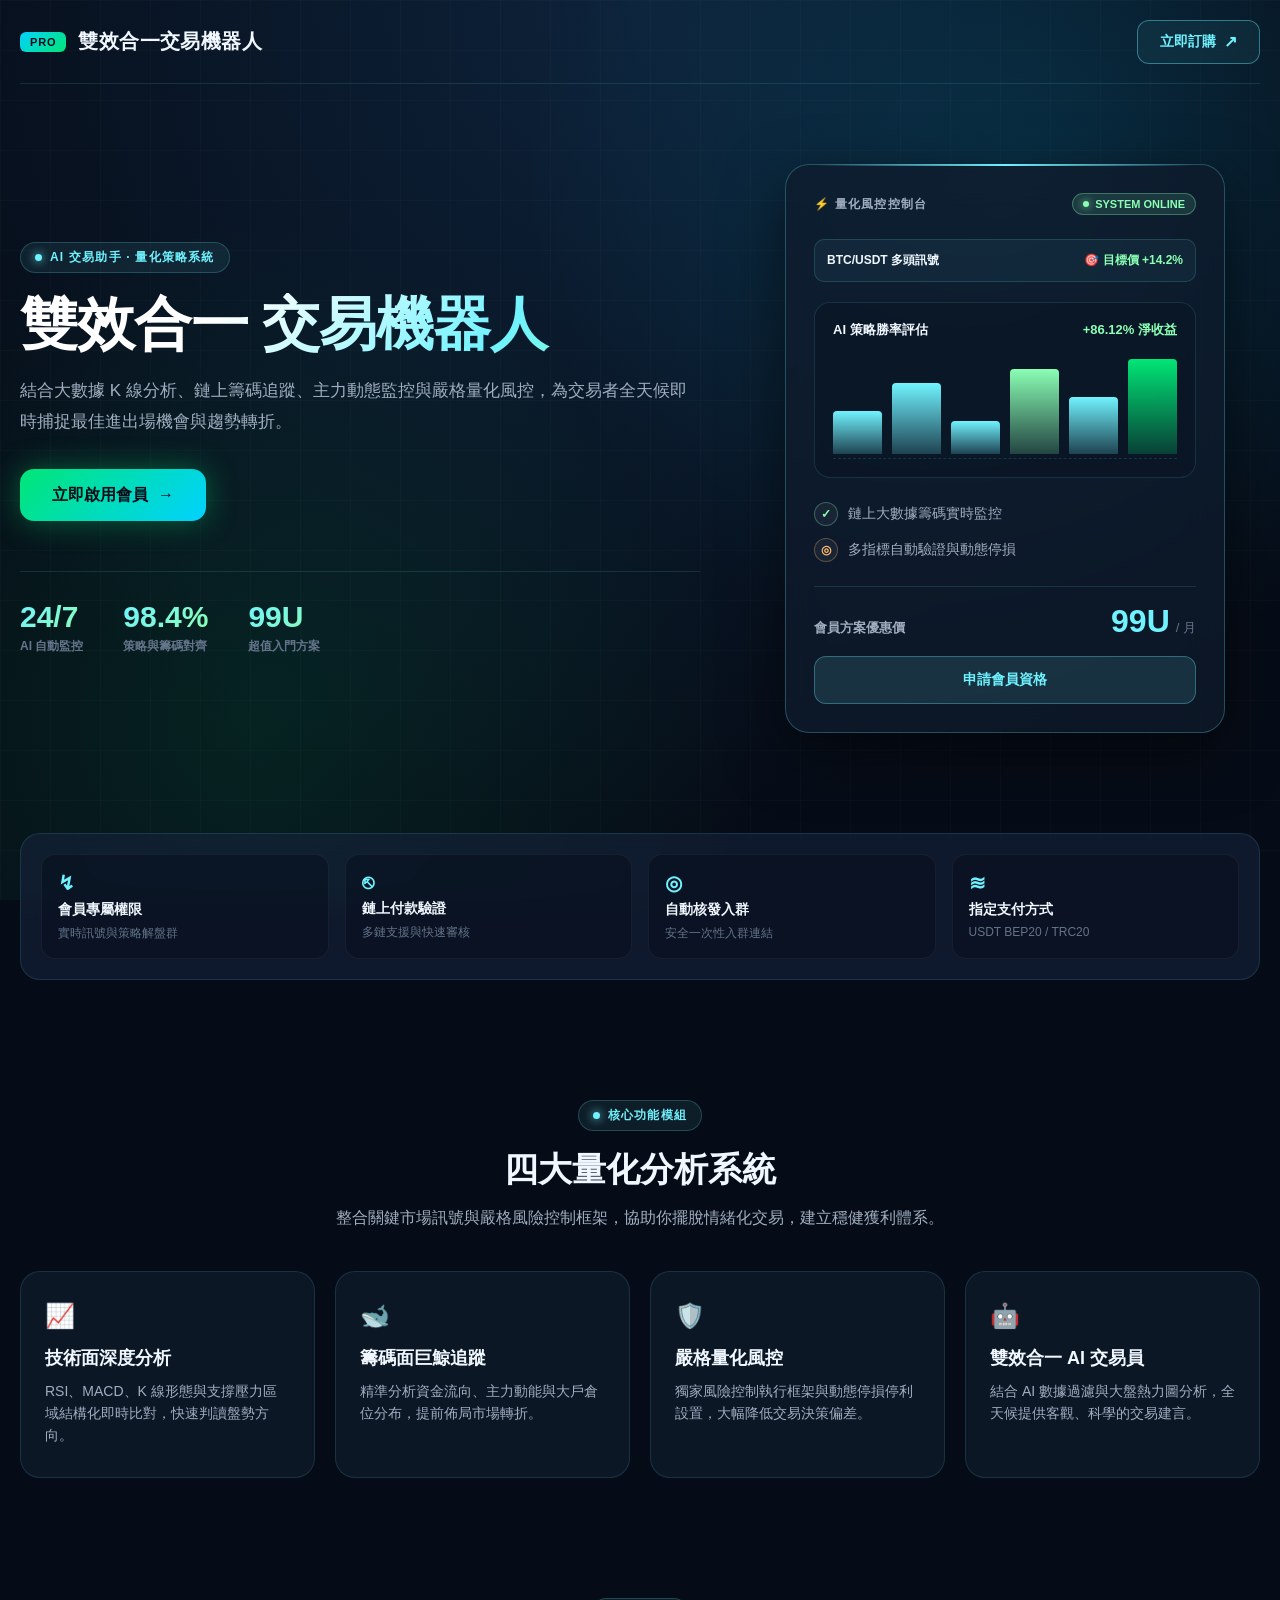
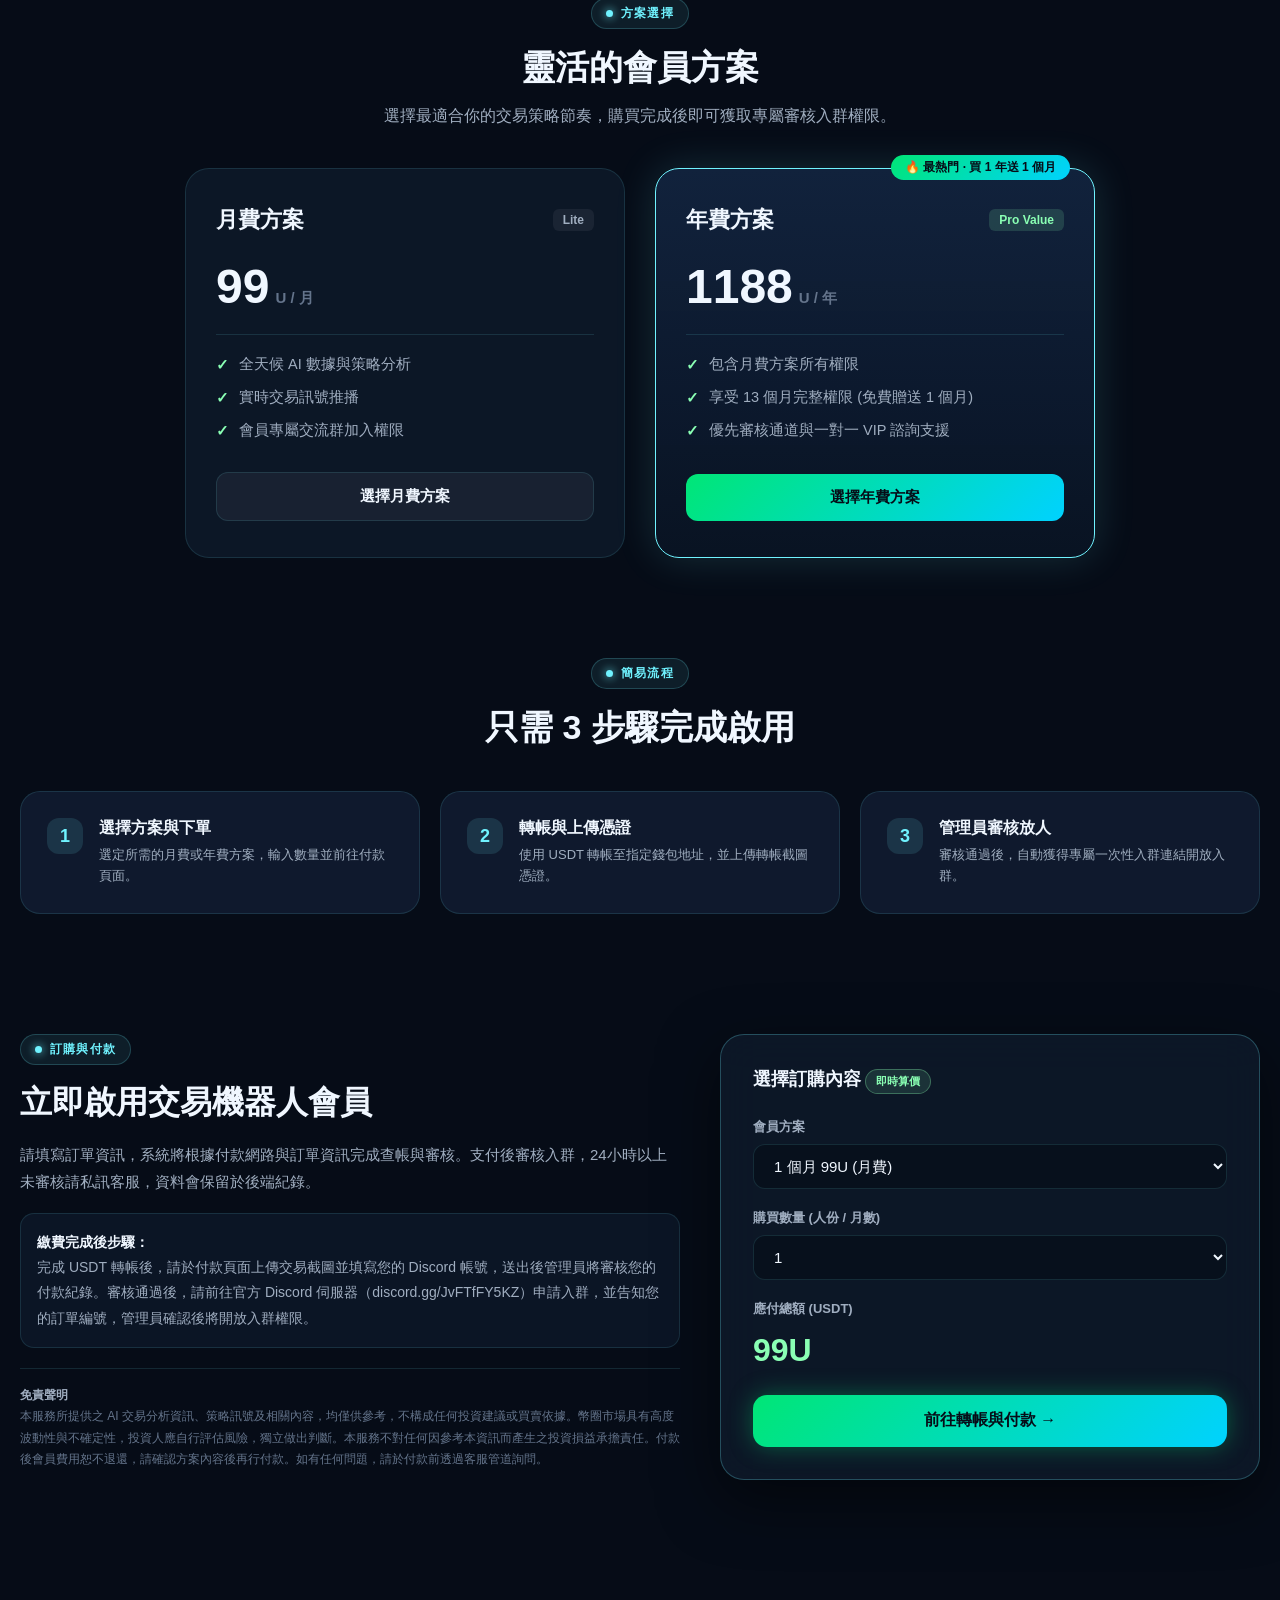
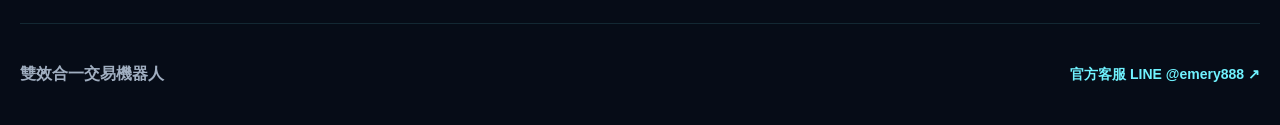
==== 網站專案/index.html @ 58e49ba1 "Add files via upload" ====
<!DOCTYPE html>
<html lang="zh-Hant">
<head>
  <meta charset="UTF-8" />
  <meta name="viewport" content="width=device-width, initial-scale=1.0" />
  <title>雙效合一交易機器人 — AI 量化交易與籌碼分析系統</title>
  <link rel="stylesheet" href="styles.css" />
</head>
<body>
  <div class="app-shell">
    <!-- 頁首導覽列 -->
    <header class="site-header">
      <a class="logo" href="#">
        <span class="logo-badge">PRO</span>
        <span class="logo-text">雙效合一交易機器人</span>
      </a>

      <a class="header-button" href="#checkout">
        <span>立即訂購</span>
        <span style="font-size:16px;">↗</span>
      </a>
    </header>

    <!-- 主內容區塊 -->
    <main class="main-content">
      <!-- Hero 區塊 -->
      <section class="hero">
        <div class="hero-copy">
          <span class="section-label">
            <span class="label-dot"></span>
            AI 交易助手 · 量化策略系統
          </span>
          <h1>雙效合一 交易機器人</h1>
          <p class="hero-description">
            結合大數據 K 線分析、鏈上籌碼追蹤、主力動態監控與嚴格量化風控，為交易者全天候即時捕捉最佳進出場機會與趨勢轉折。
          </p>

          <div class="hero-actions">
            <a class="primary-button" href="#checkout">
              <span>立即啟用會員</span>
              <span>→</span>
            </a>
          </div>

          <div class="hero-proof">
            <div>
              <span class="proof-number">24/7</span>
              <span class="proof-label">AI 自動監控</span>
            </div>
            <div>
              <span class="proof-number">98.4%</span>
              <span class="proof-label">策略與籌碼對齊</span>
            </div>
            <div>
              <span class="proof-number">99U</span>
              <span class="proof-label">超值入門方案</span>
            </div>
          </div>
        </div>

        <!-- 右側動態機器人控制面板與模擬信號卡片 -->
        <div class="hero-panel">
          <div class="panel-card">
            <div class="panel-top">
              <span class="panel-label">⚡ 量化風控控制台</span>
              <span class="panel-status">
                <span class="status-dot"></span>
                SYSTEM ONLINE
              </span>
            </div>

            <!-- 即時動態訊號預覽卡 -->
            <div class="live-signal-box">
              <span class="signal-pair">BTC/USDT 多頭訊號</span>
              <span class="signal-type">🎯 目標價 +14.2%</span>
            </div>

            <!-- 圖表柱狀視覺 -->
            <div class="panel-chart">
              <div class="chart-head">
                <span>AI 策略勝率評估</span>
                <span class="chart-value">+86.12% 淨收益</span>
              </div>
              <div class="chart-bars">
                <span class="bar bar-one"></span>
                <span class="bar bar-two"></span>
                <span class="bar bar-three"></span>
                <span class="bar bar-four"></span>
                <span class="bar bar-five"></span>
                <span class="bar bar-six"></span>
              </div>
            </div>

            <div class="panel-list">
              <div class="panel-list-row">
                <span class="row-icon green">✓</span>
                <span>鏈上大數據籌碼實時監控</span>
              </div>
              <div class="panel-list-row">
                <span class="row-icon orange">◎</span>
                <span>多指標自動驗證與動態停損</span>
              </div>
            </div>

            <div class="panel-price">
              <span class="price-title">會員方案優惠價</span>
              <span class="price-amount">99U</span>
              <span class="price-sub">/ 月</span>
            </div>

            <a class="panel-button" href="#checkout">申請會員資格</a>
          </div>
        </div>
      </section>

      <!-- 信任保證列 -->
      <section class="trust-strip">
        <div class="trust-card">
          <span class="trust-icon">↯</span>
          <span class="trust-title">會員專屬權限</span>
          <span class="trust-copy">實時訊號與策略解盤群</span>
        </div>
        <div class="trust-card">
          <span class="trust-icon">⎋</span>
          <span class="trust-title">鏈上付款驗證</span>
          <span class="trust-copy">多鏈支援與快速審核</span>
        </div>
        <div class="trust-card">
          <span class="trust-icon">◎</span>
          <span class="trust-title">自動核發入群</span>
          <span class="trust-copy">安全一次性入群連結</span>
        </div>
        <div class="trust-card">
          <span class="trust-icon">≋</span>
          <span class="trust-title">指定支付方式</span>
          <span class="trust-copy">USDT BEP20 / TRC20</span>
        </div>
      </section>

      <!-- 功能特色區塊 -->
      <section class="section" id="features">
        <div class="section-title centered">
          <span class="section-label">
            <span class="label-dot"></span>
            核心功能模組
          </span>
          <h2>四大量化分析系統</h2>
          <p>整合關鍵市場訊號與嚴格風險控制框架，協助你擺脫情緒化交易，建立穩健獲利體系。</p>
        </div>

        <div class="feature-grid">
          <article class="feature-card">
            <span class="feature-icon">📈</span>
            <h3>技術面深度分析</h3>
            <p>RSI、MACD、K 線形態與支撐壓力區域結構化即時比對，快速判讀盤勢方向。</p>
          </article>
          <article class="feature-card">
            <span class="feature-icon">🐋</span>
            <h3>籌碼面巨鯨追蹤</h3>
            <p>精準分析資金流向、主力動能與大戶倉位分布，提前佈局市場轉折。</p>
          </article>
          <article class="feature-card">
            <span class="feature-icon">🛡️</span>
            <h3>嚴格量化風控</h3>
            <p>獨家風險控制執行框架與動態停損停利設置，大幅降低交易決策偏差。</p>
          </article>
          <article class="feature-card">
            <span class="feature-icon">🤖</span>
            <h3>雙效合一 AI 交易員</h3>
            <p>結合 AI 數據過濾與大盤熱力圖分析，全天候提供客觀、科學的交易建言。</p>
          </article>
        </div>
      </section>

      <!-- 會員方案區塊 -->
      <section class="section pricing-section">
        <div class="section-title centered">
          <span class="section-label">
            <span class="label-dot"></span>
            方案選擇
          </span>
          <h2>靈活的會員方案</h2>
          <p>選擇最適合你的交易策略節奏，購買完成後即可獲取專屬審核入群權限。</p>
        </div>

        <div class="pricing-grid">
          <article class="pricing-card">
            <div class="plan-head">
              <span class="plan-name">月費方案</span>
              <span class="plan-tag">Lite</span>
            </div>
            <div class="plan-price">
              <span class="plan-amount">99</span>
              <span class="plan-period">U / 月</span>
            </div>
            <ul class="plan-features">
              <li>全天候 AI 數據與策略分析</li>
              <li>實時交易訊號推播</li>
              <li>會員專屬交流群加入權限</li>
            </ul>
            <a class="plan-button" href="#checkout">選擇月費方案</a>
          </article>

          <article class="pricing-card highlighted">
            <span class="plan-badge">🔥 最熱門 · 買 1 年送 1 個月</span>
            <div class="plan-head">
              <span class="plan-name">年費方案</span>
              <span class="plan-tag" style="background:rgba(138,255,180,0.15);color:var(--green);">Pro Value</span>
            </div>
            <div class="plan-price">
              <span class="plan-amount">1188</span>
              <span class="plan-period">U / 年</span>
            </div>
            <ul class="plan-features">
              <li>包含月費方案所有權限</li>
              <li>享受 13 個月完整權限 (免費贈送 1 個月)</li>
              <li>優先審核通道與一對一 VIP 諮詢支援</li>
            </ul>
            <a class="plan-button primary-plan-button" href="#checkout">選擇年費方案</a>
          </article>
        </div>
      </section>

      <!-- 付款與審核流程區塊 -->
      <section class="process-section">
        <div class="section-title centered">
          <span class="section-label">
            <span class="label-dot"></span>
            簡易流程
          </span>
          <h2>只需 3 步驟完成啟用</h2>
        </div>

        <div class="process-grid">
          <article class="process-step">
            <span class="step-number">1</span>
            <div>
              <h3>選擇方案與下單</h3>
              <p>選定所需的月費或年費方案，輸入數量並前往付款頁面。</p>
            </div>
          </article>
          <article class="process-step">
            <span class="step-number">2</span>
            <div>
              <h3>轉帳與上傳憑證</h3>
              <p>使用 USDT 轉帳至指定錢包地址，並上傳轉帳截圖憑證。</p>
            </div>
          </article>
          <article class="process-step">
            <span class="step-number">3</span>
            <div>
              <h3>管理員審核放人</h3>
              <p>審核通過後，自動獲得專屬一次性入群連結開放入群。</p>
            </div>
          </article>
        </div>
      </section>

      <!-- 訂購與結帳區塊 -->
      <section class="checkout-section" id="checkout">
        <div class="checkout-grid">
          <div class="checkout-copy">
            <span class="section-label">
              <span class="label-dot"></span>
              訂購與付款
            </span>
            <h2>立即啟用交易機器人會員</h2>
            <p>
              請填寫訂單資訊，系統將根據付款網路與訂單資訊完成查帳與審核。支付後審核入群，24小時以上未審核請私訊客服，資料會保留於後端紀錄。
            </p>

            <p style="margin-top:18px; font-size:14px; color:var(--muted); line-height:1.8; background:rgba(20,35,60,0.4); padding:16px; border-radius:14px; border:1px solid var(--line);">
              <b style="color:var(--text);">繳費完成後步驟：</b><br>
              完成 USDT 轉帳後，請於付款頁面上傳交易截圖並填寫您的 Discord 帳號，送出後管理員將審核您的付款紀錄。審核通過後，請前往官方 Discord 伺服器（discord.gg/JvFTfFY5KZ）申請入群，並告知您的訂單編號，管理員確認後將開放入群權限。
            </p>

            <p style="margin-top:20px; font-size:12px; color:var(--subtle); line-height:1.8; border-top:1px solid var(--line); padding-top:16px;">
              <b style="color:var(--muted);">免責聲明</b><br>
              本服務所提供之 AI 交易分析資訊、策略訊號及相關內容，均僅供參考，不構成任何投資建議或買賣依據。幣圈市場具有高度波動性與不確定性，投資人應自行評估風險，獨立做出判斷。本服務不對任何因參考本資訊而產生之投資損益承擔責任。付款後會員費用恕不退還，請確認方案內容後再行付款。如有任何問題，請於付款前透過客服管道詢問。
            </p>
          </div>

          <div class="checkout-card">
            <div class="checkout-head">
              <span class="checkout-plan">選擇訂購內容</span>
              <span class="panel-status">即時算價</span>
            </div>

            <form id="checkout-form" class="checkout-form">
              <div class="field-group">
                <label for="plan">會員方案</label>
                <select id="plan" name="plan">
                  <option value="1M">1 個月 99U (月費)</option>
                  <option value="1Y">買 1 年送 1 個月 (年費 1188U)</option>
                </select>
              </div>
              <div class="field-group">
                <label for="quantity">購買數量 (人份 / 月數)</label>
                <select id="quantity" name="quantity">
                  <option value="1">1</option>
                  <option value="2">2</option>
                  <option value="3">3</option>
                  <option value="4">4</option>
                  <option value="5">5</option>
                  <option value="6">6</option>
                  <option value="7">7</option>
                  <option value="8">8</option>
                  <option value="9">9</option>
                  <option value="10">10</option>
                  <option value="11">11</option>
                  <option value="12">12</option>
                  <option value="13">13</option>
                  <option value="14">14</option>
                  <option value="15">15</option>
                  <option value="16">16</option>
                  <option value="17">17</option>
                  <option value="18">18</option>
                  <option value="19">19</option>
                  <option value="20">20</option>
                </select>
              </div>
              <div class="field-group">
                <label for="price-notice">應付總額 (USDT)</label>
                <div id="price-notice" class="price-notice">99U</div>
              </div>

              <button class="submit-button" type="submit">前往轉帳與付款 →</button>
            </form>
          </div>
        </div>
      </section>
    </main>

    <!-- 頁尾 -->
    <footer class="site-footer">
      <div class="footer-brand">
        <span class="logo-text">雙效合一交易機器人</span>
      </div>

      <div class="footer-links">
        <a href="https://line.me/R/ti/p/@emery888" target="_blank" rel="noopener">官方客服 LINE @emery888 ↗</a>
      </div>
    </footer>
  </div>

  <script src="script.js"></script>
</body>
</html>
---- 網站專案/styles.css ----
* {
  box-sizing: border-box;
  -webkit-font-smoothing: antialiased;
}

:root {
  --bg: #060c17;
  --bg-gradient: radial-gradient(circle at 50% 0%, #0d223a 0%, #060c17 75%);
  --panel: rgba(15, 27, 45, 0.75);
  --panel-solid: #0f1b2d;
  --panel-soft: rgba(22, 36, 61, 0.6);
  --line: rgba(112, 243, 255, 0.12);
  --line-strong: rgba(112, 243, 255, 0.25);
  --text: #f0f7ff;
  --muted: #a0aec0;
  --subtle: #64748b;
  --blue: #70f3ff;
  --blue-deep: #00d2ff;
  --blue-glow: rgba(0, 210, 255, 0.4);
  --green: #8affb4;
  --green-deep: #00e676;
  --green-glow: rgba(0, 230, 118, 0.35);
  --red: #ff7b92;
  --orange: #ffb86c;
  --purple: #b388ff;
  --shadow: rgba(0, 0, 0, 0.45);
  --font: -apple-system, BlinkMacSystemFont, "Inter", "Segoe UI", "PingFang TC", "Microsoft JhengHei", sans-serif;
}

body {
  margin: 0;
  color: var(--text);
  background: var(--bg);
  background-image:
    radial-gradient(circle at 80% 20%, rgba(0, 210, 255, 0.12) 0%, transparent 40%),
    radial-gradient(circle at 20% 80%, rgba(0, 230, 118, 0.1) 0%, transparent 40%),
    var(--bg-gradient);
  background-attachment: fixed;
  font-family: var(--font);
  min-height: 100vh;
  overflow-x: hidden;
}

/* 網格背景紋理 */
body::before {
  content: "";
  position: fixed;
  inset: 0;
  background-image: 
    linear-gradient(rgba(255, 255, 255, 0.02) 1px, transparent 1px),
    linear-gradient(90deg, rgba(255, 255, 255, 0.02) 1px, transparent 1px);
  background-size: 50px 50px;
  pointer-events: none;
  z-index: 0;
}

.app-shell {
  width: min(1320px, calc(100vw - 40px));
  margin: 0 auto;
  position: relative;
  z-index: 1;
}

/* 頁首導覽列 */
.site-header {
  min-height: 84px;
  display: flex;
  align-items: center;
  justify-content: space-between;
  border-bottom: 1px solid var(--line);
  padding: 10px 0;
}

.logo {
  display: flex;
  align-items: center;
  gap: 12px;
  color: var(--text);
  text-decoration: none;
  font-size: 20px;
  font-weight: 800;
  letter-spacing: 0.02em;
}

.logo-badge {
  background: linear-gradient(135deg, var(--blue-deep), var(--green-deep));
  color: #060c17;
  padding: 4px 10px;
  border-radius: 6px;
  font-size: 11px;
  font-weight: 900;
  letter-spacing: 0.08em;
  text-transform: uppercase;
}

.header-button {
  display: inline-flex;
  align-items: center;
  gap: 8px;
  min-height: 44px;
  padding: 0 22px;
  color: var(--blue);
  text-decoration: none;
  font-weight: 700;
  font-size: 14px;
  border-radius: 12px;
  border: 1px solid rgba(112, 243, 255, 0.4);
  background: rgba(112, 243, 255, 0.06);
  backdrop-filter: blur(10px);
  transition: all 0.3s ease;
}

.header-button:hover {
  background: rgba(112, 243, 255, 0.16);
  border-color: var(--blue);
  box-shadow: 0 0 20px var(--blue-glow);
  transform: translateY(-2px);
}

/* 主內容區域 */
.main-content {
  padding-top: 20px;
}

/* Hero 區塊 */
.hero {
  min-height: 560px;
  display: grid;
  grid-template-columns: 1.15fr 0.85fr;
  align-items: center;
  gap: 40px;
  padding: 60px 0 80px;
}

.hero-copy {
  max-width: 680px;
}

.section-label {
  display: inline-flex;
  align-items: center;
  gap: 8px;
  padding: 6px 14px;
  border-radius: 20px;
  background: rgba(112, 243, 255, 0.08);
  border: 1px solid rgba(112, 243, 255, 0.2);
  color: var(--blue);
  font-size: 12px;
  font-weight: 800;
  letter-spacing: 0.1em;
  text-transform: uppercase;
}

.label-dot {
  width: 7px;
  height: 7px;
  border-radius: 50%;
  background: var(--blue);
  box-shadow: 0 0 10px var(--blue);
  animation: pulse 2s infinite;
}

@keyframes pulse {
  0% { opacity: 0.4; transform: scale(0.9); }
  50% { opacity: 1; transform: scale(1.2); }
  100% { opacity: 0.4; transform: scale(0.9); }
}

.hero-copy h1 {
  margin: 20px 0 20px;
  font-size: clamp(40px, 4.5vw, 68px);
  line-height: 1.1;
  font-weight: 900;
  letter-spacing: -0.02em;
  background: linear-gradient(135deg, #ffffff 30%, var(--blue) 70%, var(--green) 100%);
  -webkit-background-clip: text;
  -webkit-text-fill-color: transparent;
}

.hero-description {
  color: var(--muted);
  font-size: 17px;
  line-height: 1.8;
  margin-bottom: 32px;
}

.hero-actions {
  display: flex;
  align-items: center;
  gap: 16px;
  flex-wrap: wrap;
}

.primary-button {
  display: inline-flex;
  align-items: center;
  justify-content: center;
  gap: 10px;
  min-height: 52px;
  padding: 0 32px;
  color: #060c17;
  text-decoration: none;
  font-weight: 800;
  font-size: 16px;
  border-radius: 14px;
  background: linear-gradient(135deg, var(--green-deep), var(--blue-deep));
  box-shadow: 0 0 30px var(--green-glow);
  transition: all 0.3s ease;
  border: none;
  cursor: pointer;
}

.primary-button:hover {
  transform: translateY(-3px);
  box-shadow: 0 10px 40px var(--green-glow);
}

.hero-proof {
  margin-top: 50px;
  display: flex;
  align-items: center;
  gap: 40px;
  border-top: 1px solid var(--line);
  padding-top: 28px;
}

.proof-number {
  display: block;
  color: var(--text);
  font-size: 30px;
  font-weight: 900;
  background: linear-gradient(135deg, var(--blue), var(--green));
  -webkit-background-clip: text;
  -webkit-text-fill-color: transparent;
}

.proof-label {
  display: block;
  color: var(--subtle);
  font-size: 12px;
  font-weight: 700;
  margin-top: 4px;
}

/* Hero 面板與 Live 信號模擬 */
.hero-panel {
  display: flex;
  justify-content: center;
}

.panel-card {
  width: 100%;
  max-width: 440px;
  background: var(--panel);
  backdrop-filter: blur(20px);
  border: 1px solid var(--line-strong);
  border-radius: 24px;
  padding: 28px;
  box-shadow: 0 20px 60px rgba(0, 0, 0, 0.5);
  position: relative;
}

.panel-card::after {
  content: "";
  position: absolute;
  top: -1px;
  left: 30px;
  right: 30px;
  height: 2px;
  background: linear-gradient(90deg, transparent, var(--blue), transparent);
}

.panel-top {
  display: flex;
  align-items: center;
  justify-content: space-between;
  margin-bottom: 24px;
}

.panel-label {
  color: var(--muted);
  font-size: 12px;
  font-weight: 800;
  letter-spacing: 0.1em;
  text-transform: uppercase;
}

.panel-status {
  display: inline-flex;
  align-items: center;
  gap: 6px;
  padding: 4px 10px;
  border-radius: 20px;
  font-size: 11px;
  font-weight: 800;
  background: rgba(138, 255, 180, 0.12);
  color: var(--green);
  border: 1px solid rgba(138, 255, 180, 0.3);
}

.status-dot {
  width: 6px;
  height: 6px;
  border-radius: 50%;
  background: var(--green);
  box-shadow: 0 0 8px var(--green);
}

/* 動態圖表與 Live 訊號 */
.panel-chart {
  margin: 20px 0 24px;
  background: rgba(10, 20, 36, 0.6);
  border-radius: 16px;
  padding: 18px;
  border: 1px solid var(--line);
}

.chart-head {
  display: flex;
  justify-content: space-between;
  font-size: 13px;
  font-weight: 700;
}

.chart-value {
  color: var(--green);
  font-weight: 900;
}

.chart-bars {
  display: flex;
  align-items: flex-end;
  justify-content: space-between;
  height: 100px;
  gap: 10px;
  margin-top: 20px;
  padding-bottom: 4px;
  border-bottom: 1px dashed var(--line);
}

.bar {
  flex: 1;
  border-radius: 4px 4px 0 0;
  background: linear-gradient(180deg, var(--blue), rgba(112, 243, 255, 0.2));
  transition: height 0.5s ease;
}

.bar-one { height: 45%; }
.bar-two { height: 75%; }
.bar-three { height: 35%; }
.bar-four { height: 90%; background: linear-gradient(180deg, var(--green), rgba(138, 255, 180, 0.2)); }
.bar-five { height: 60%; }
.bar-six { height: 100%; background: linear-gradient(180deg, var(--green-deep), rgba(0, 230, 118, 0.2)); }

.live-signal-box {
  margin-top: 16px;
  padding: 12px;
  border-radius: 10px;
  background: rgba(112, 243, 255, 0.05);
  border: 1px solid rgba(112, 243, 255, 0.15);
  font-size: 12px;
  display: flex;
  align-items: center;
  justify-content: space-between;
}

.signal-pair { font-weight: 800; color: var(--text); }
.signal-type { color: var(--green); font-weight: 900; }

.panel-list {
  display: flex;
  flex-direction: column;
  gap: 12px;
  margin: 20px 0;
}

.panel-list-row {
  display: flex;
  align-items: center;
  gap: 10px;
  color: var(--muted);
  font-size: 13.5px;
}

.row-icon {
  width: 24px;
  height: 24px;
  border-radius: 50%;
  display: flex;
  align-items: center;
  justify-content: center;
  font-size: 12px;
  font-weight: 900;
  background: rgba(255, 255, 255, 0.05);
  border: 1px solid var(--line);
}

.row-icon.green { color: var(--green); border-color: rgba(138, 255, 180, 0.3); }
.row-icon.orange { color: var(--orange); border-color: rgba(255, 184, 108, 0.3); }

.panel-price {
  display: flex;
  align-items: baseline;
  gap: 6px;
  margin: 24px 0 16px;
  padding-top: 16px;
  border-top: 1px solid var(--line);
}

.price-title { color: var(--muted); font-size: 13px; font-weight: 700; margin-right: auto; }
.price-amount { font-size: 32px; font-weight: 900; color: var(--blue); }
.price-sub { color: var(--subtle); font-size: 13px; }

.panel-button {
  display: flex;
  align-items: center;
  justify-content: center;
  width: 100%;
  padding: 14px;
  border-radius: 12px;
  background: rgba(112, 243, 255, 0.12);
  border: 1px solid rgba(112, 243, 255, 0.3);
  color: var(--blue);
  font-weight: 800;
  font-size: 14px;
  text-decoration: none;
  transition: all 0.3s ease;
}

.panel-button:hover {
  background: var(--blue);
  color: #060c17;
  box-shadow: 0 0 25px var(--blue-glow);
}

/* 信任保證標籤列 */
.trust-strip {
  display: grid;
  grid-template-columns: repeat(4, 1fr);
  gap: 16px;
  padding: 20px;
  border-radius: 20px;
  border: 1px solid var(--line);
  background: var(--panel-soft);
  backdrop-filter: blur(10px);
  margin: 20px 0 60px;
}

.trust-card {
  padding: 16px;
  border-radius: 14px;
  border: 1px solid rgba(255, 255, 255, 0.05);
  background: rgba(6, 12, 23, 0.4);
  display: flex;
  flex-direction: column;
  gap: 6px;
}

.trust-icon { color: var(--blue); font-size: 20px; font-weight: 900; }
.trust-title { font-weight: 800; color: var(--text); font-size: 14px; }
.trust-copy { color: var(--subtle); font-size: 12px; }

/* 通用章節標題 */
.section { padding: 60px 0; }
.section-title.centered { text-align: center; max-width: 640px; margin: 0 auto 40px; }
.section-title h2 { font-size: 34px; font-weight: 900; margin: 16px 0 12px; color: var(--text); }
.section-title p { color: var(--muted); font-size: 16px; line-height: 1.6; margin: 0; }

/* 功能模組網格 */
.feature-grid {
  display: grid;
  grid-template-columns: repeat(4, 1fr);
  gap: 20px;
}

.feature-card {
  background: var(--panel);
  border: 1px solid var(--line);
  border-radius: 20px;
  padding: 30px 24px;
  transition: all 0.3s ease;
  position: relative;
  overflow: hidden;
}

.feature-card:hover {
  transform: translateY(-6px);
  border-color: var(--line-strong);
  box-shadow: 0 15px 40px rgba(0, 0, 0, 0.4);
}

.feature-icon {
  font-size: 24px;
  font-weight: 900;
  color: var(--blue);
  margin-bottom: 16px;
  display: inline-block;
}

.feature-card h3 { font-size: 18px; font-weight: 800; margin: 0 0 10px; color: var(--text); }
.feature-card p { color: var(--muted); font-size: 14px; line-height: 1.6; margin: 0; }

/* 方案選擇網格 */
.pricing-section { position: relative; }
.pricing-grid {
  display: grid;
  grid-template-columns: repeat(2, minmax(300px, 440px));
  justify-content: center;
  gap: 30px;
}

.pricing-card {
  background: var(--panel);
  border: 1px solid var(--line);
  border-radius: 24px;
  padding: 36px 30px;
  display: flex;
  flex-direction: column;
  position: relative;
  transition: all 0.3s ease;
}

.pricing-card.highlighted {
  border-color: var(--blue);
  background: linear-gradient(180deg, rgba(20, 40, 70, 0.8), rgba(10, 20, 36, 0.9));
  box-shadow: 0 0 40px rgba(112, 243, 255, 0.15);
}

.plan-badge {
  position: absolute;
  top: -14px;
  right: 24px;
  background: linear-gradient(135deg, var(--green-deep), var(--blue-deep));
  color: #060c17;
  font-size: 12px;
  font-weight: 900;
  padding: 4px 14px;
  border-radius: 20px;
}

.plan-head { display: flex; align-items: center; justify-content: space-between; }
.plan-name { font-size: 22px; font-weight: 900; color: var(--text); }
.plan-tag {
  font-size: 12px;
  font-weight: 800;
  padding: 4px 10px;
  border-radius: 6px;
  background: rgba(255, 255, 255, 0.06);
  color: var(--muted);
}

.plan-price { margin: 24px 0 20px; display: flex; align-items: baseline; gap: 6px; }
.plan-amount { font-size: 48px; font-weight: 900; color: var(--text); }
.plan-period { color: var(--subtle); font-size: 15px; font-weight: 600; }

.plan-features {
  list-style: none;
  padding: 0;
  margin: 0 0 32px;
  display: flex;
  flex-direction: column;
  gap: 14px;
  border-top: 1px solid var(--line);
  padding-top: 20px;
}

.plan-features li {
  color: var(--muted);
  font-size: 14.5px;
  display: flex;
  align-items: center;
  gap: 10px;
}

.plan-features li::before {
  content: "✓";
  color: var(--green);
  font-weight: 900;
}

.plan-button {
  display: flex;
  align-items: center;
  justify-content: center;
  width: 100%;
  padding: 14px;
  border-radius: 12px;
  text-decoration: none;
  font-weight: 800;
  font-size: 15px;
  border: 1px solid var(--line);
  background: rgba(255, 255, 255, 0.05);
  color: var(--text);
  transition: all 0.3s ease;
  margin-top: auto;
}

.plan-button:hover {
  border-color: var(--blue);
  color: var(--blue);
  background: rgba(112, 243, 255, 0.08);
}

.primary-plan-button {
  background: linear-gradient(135deg, var(--green-deep), var(--blue-deep));
  color: #060c17;
  border: none;
}

.primary-plan-button:hover {
  color: #060c17;
  box-shadow: 0 0 25px var(--green-glow);
}

/* 流程說明區塊 */
.process-section { padding: 40px 0 60px; }
.process-grid {
  display: grid;
  grid-template-columns: repeat(3, 1fr);
  gap: 20px;
  margin-top: 30px;
}

.process-step {
  background: var(--panel-soft);
  border: 1px solid var(--line);
  border-radius: 20px;
  padding: 26px;
  display: flex;
  align-items: flex-start;
  gap: 16px;
}

.step-number {
  width: 36px;
  height: 36px;
  border-radius: 12px;
  background: rgba(112, 243, 255, 0.12);
  color: var(--blue);
  font-weight: 900;
  font-size: 18px;
  display: flex;
  align-items: center;
  justify-content: center;
  flex-shrink: 0;
}

.process-step h3 { font-size: 16px; font-weight: 800; margin: 0 0 6px; color: var(--text); }
.process-step p { color: var(--muted); font-size: 13px; line-height: 1.6; margin: 0; }

/* 結帳與訂購區塊 */
.checkout-section { padding: 60px 0 80px; }
.checkout-grid {
  display: grid;
  grid-template-columns: 1.1fr 0.9fr;
  gap: 40px;
  align-items: start;
}

.checkout-copy h2 { font-size: 32px; font-weight: 900; margin: 16px 0 16px; }
.checkout-copy p { color: var(--muted); font-size: 15px; line-height: 1.8; }

.checkout-card {
  background: var(--panel);
  border: 1px solid var(--line-strong);
  border-radius: 24px;
  padding: 32px;
  backdrop-filter: blur(20px);
  box-shadow: 0 20px 60px rgba(0, 0, 0, 0.5);
}

.checkout-head { margin-bottom: 24px; }
.checkout-plan { font-size: 18px; font-weight: 800; color: var(--text); }

.checkout-form { display: flex; flex-direction: column; gap: 20px; }
.field-group label {
  display: block;
  font-size: 13px;
  font-weight: 700;
  color: var(--muted);
  margin-bottom: 8px;
}

.field-group select,
.field-group input {
  width: 100%;
  padding: 12px 16px;
  border-radius: 12px;
  border: 1px solid var(--line);
  background: rgba(6, 12, 23, 0.6);
  color: var(--text);
  font-size: 15px;
  outline: none;
  transition: border-color 0.2s;
}

.field-group select:focus,
.field-group input:focus {
  border-color: var(--blue);
  box-shadow: 0 0 15px rgba(112, 243, 255, 0.15);
}

.price-notice {
  font-size: 32px;
  font-weight: 900;
  color: var(--green);
  padding: 6px 0;
}

.submit-button {
  width: 100%;
  min-height: 52px;
  border-radius: 14px;
  border: none;
  background: linear-gradient(135deg, var(--green-deep), var(--blue-deep));
  color: #060c17;
  font-size: 16px;
  font-weight: 900;
  cursor: pointer;
  box-shadow: 0 0 25px var(--green-glow);
  transition: all 0.3s ease;
}

.submit-button:hover {
  transform: translateY(-2px);
  box-shadow: 0 10px 35px var(--green-glow);
}

/* 頁尾 */
.site-footer {
  padding: 40px 0;
  border-top: 1px solid var(--line);
  display: flex;
  align-items: center;
  justify-content: space-between;
  margin-top: 60px;
}

.footer-brand { font-size: 16px; font-weight: 800; color: var(--muted); }
.footer-links a {
  color: var(--blue);
  text-decoration: none;
  font-weight: 700;
  font-size: 14px;
}
.footer-links a:hover { text-decoration: underline; }

/* 響應式調整 (RWD) */
@media (max-width: 1024px) {
  .hero { grid-template-columns: 1fr; gap: 40px; text-align: center; }
  .hero-copy { max-width: 100%; margin: 0 auto; }
  .hero-actions { justify-content: center; }
  .hero-proof { justify-content: center; }
  .trust-strip { grid-template-columns: repeat(2, 1fr); }
  .feature-grid { grid-template-columns: repeat(2, 1fr); }
  .checkout-grid { grid-template-columns: 1fr; }
}

@media (max-width: 640px) {
  .hero-proof { flex-direction: column; gap: 20px; }
  .trust-strip { grid-template-columns: 1fr; }
  .feature-grid { grid-template-columns: 1fr; }
  .pricing-grid { grid-template-columns: 1fr; }
  .process-grid { grid-template-columns: 1fr; }
}
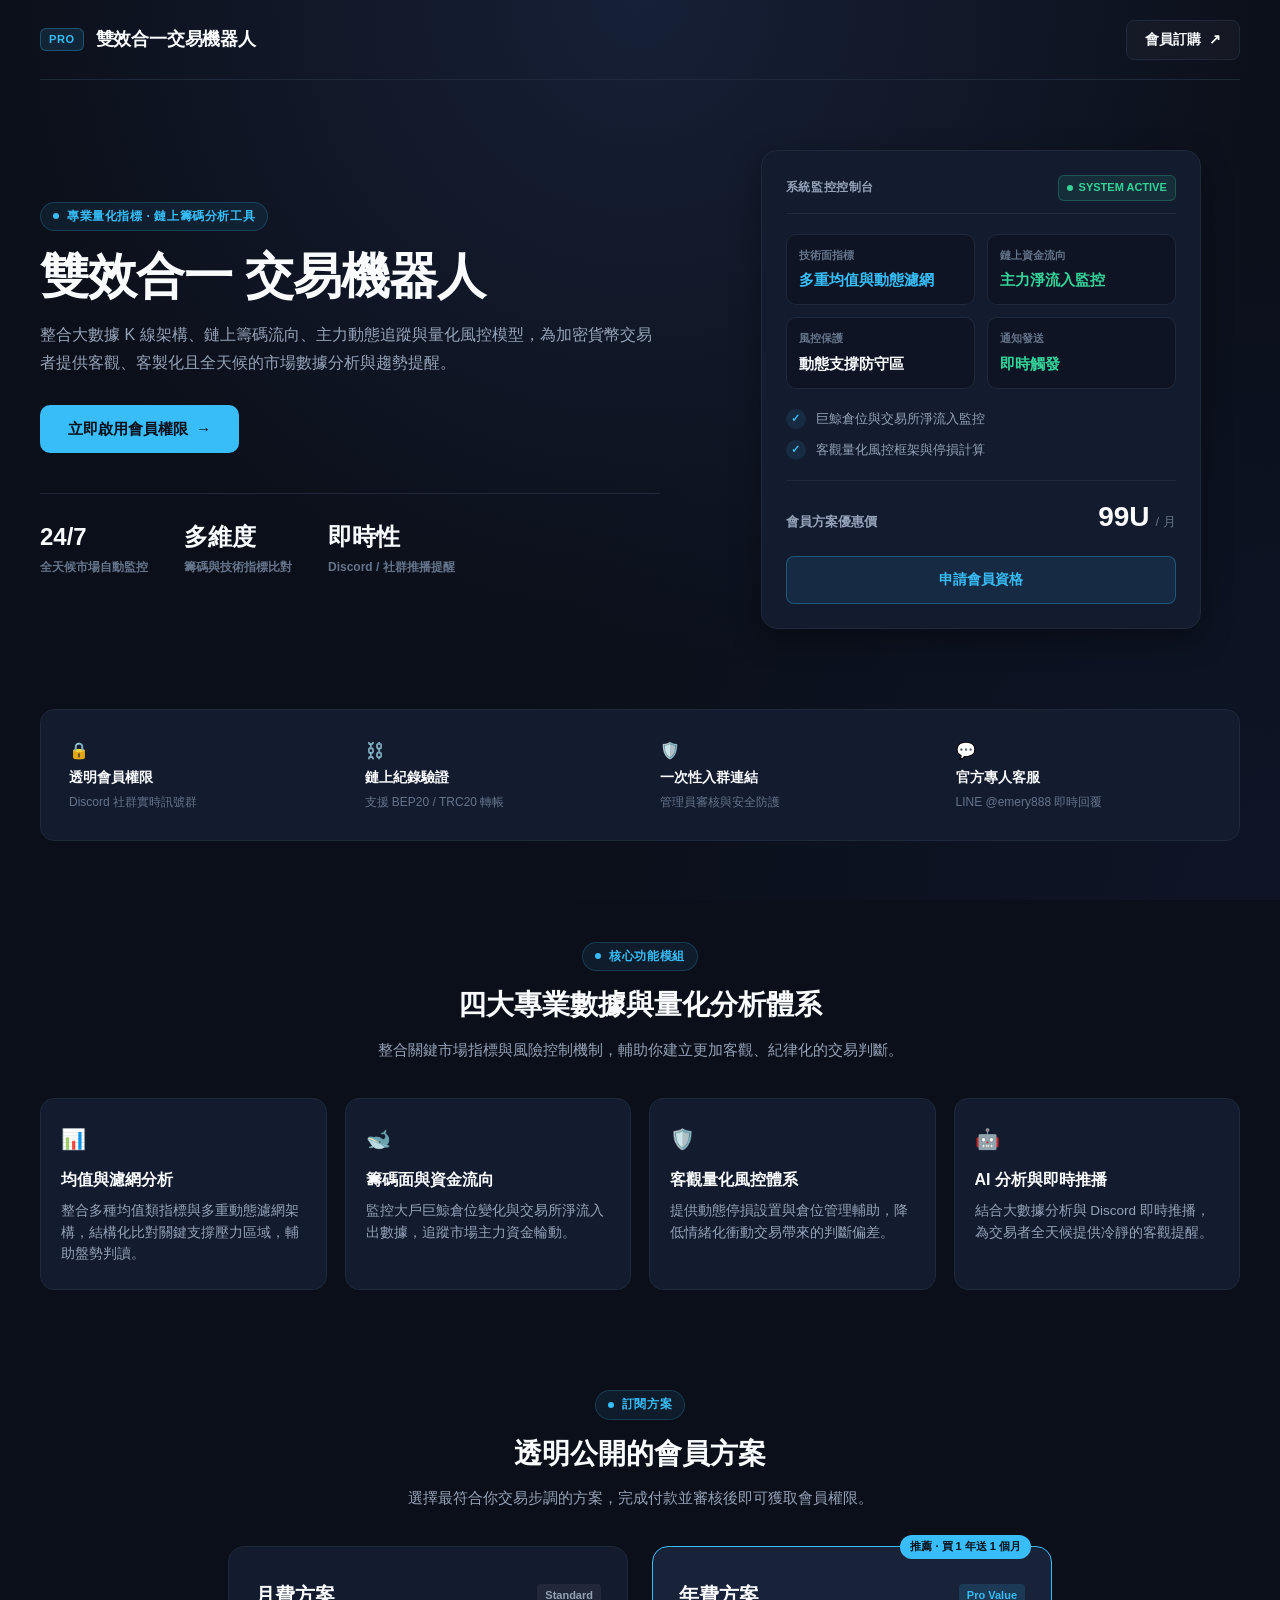
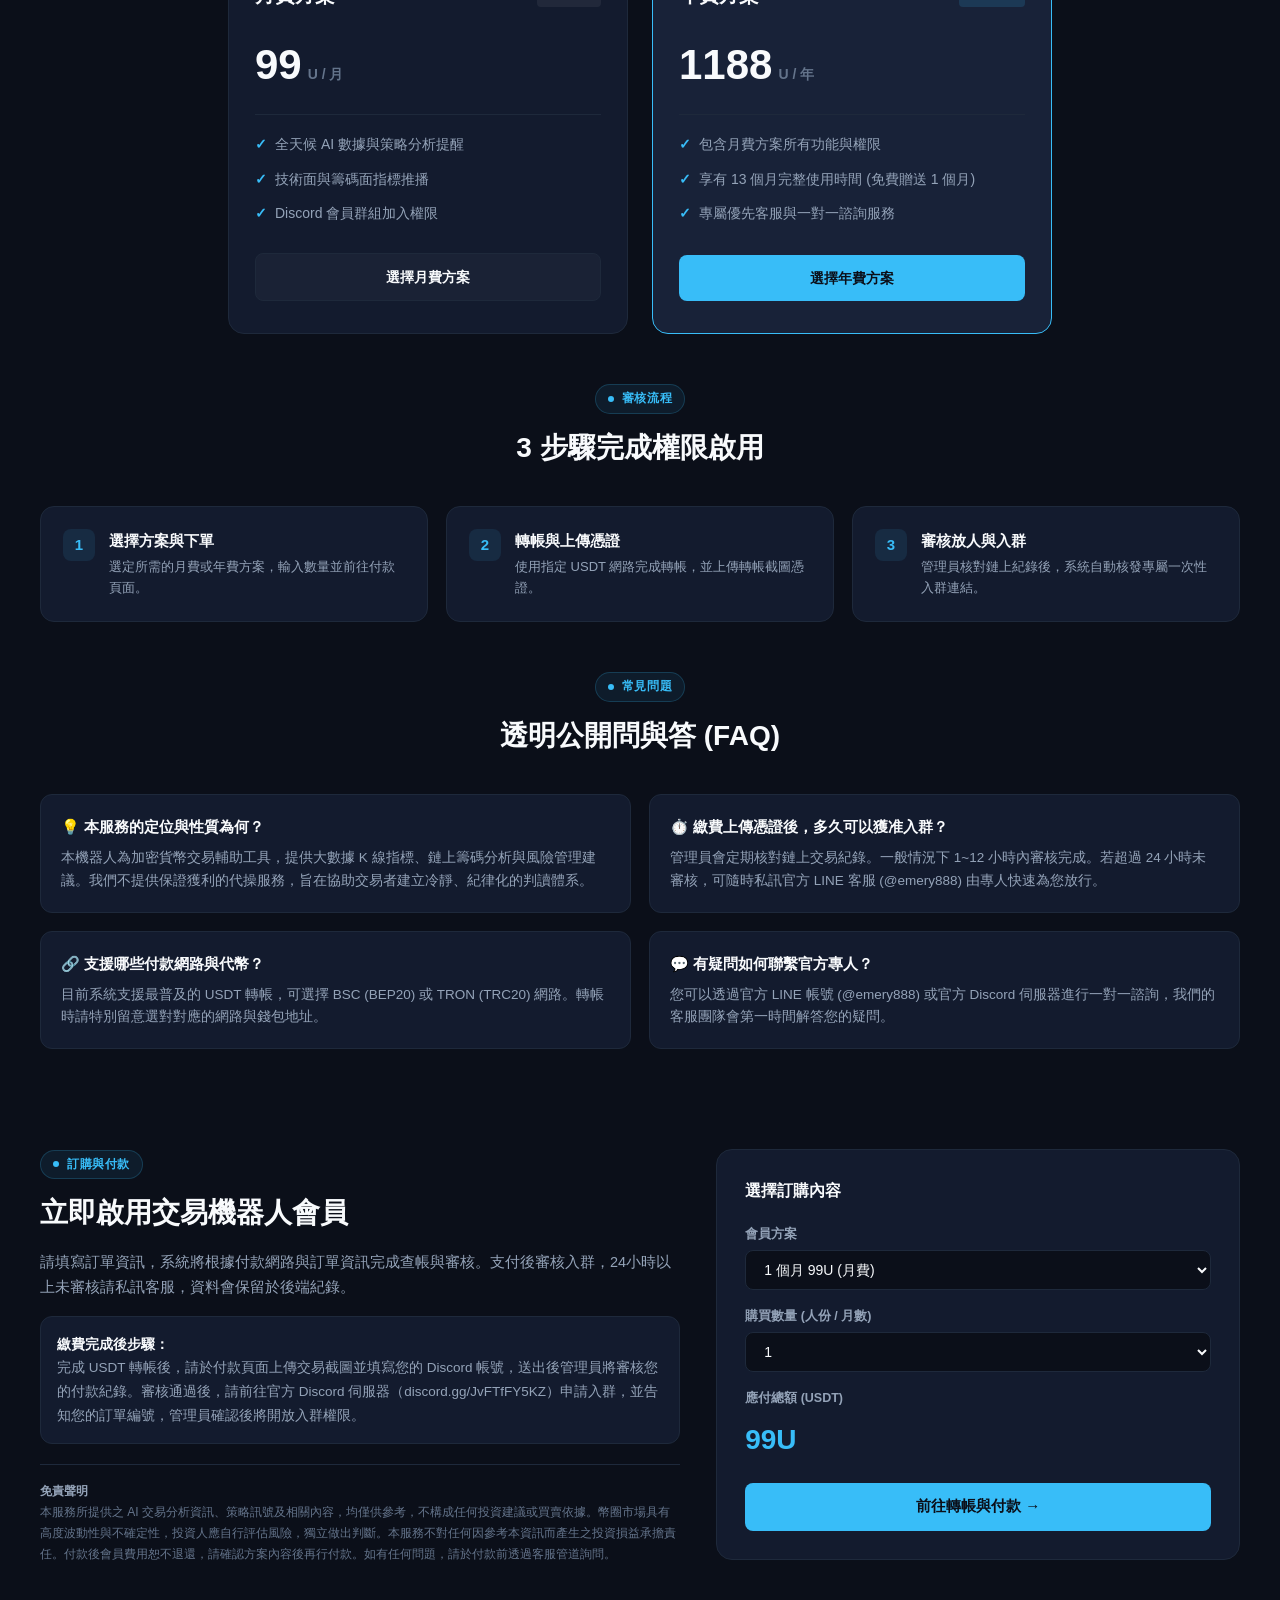
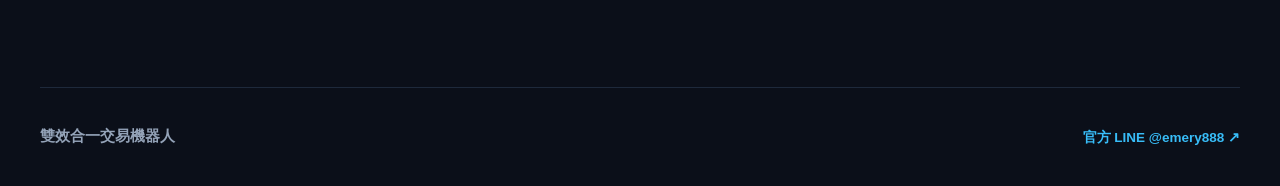
==== commit 9a054aa4: "Add files via upload" ====
--- a/網站專案/index.html
+++ b/網站專案/index.html
@@ -3,7 +3,7 @@
 <head>
   <meta charset="UTF-8" />
   <meta name="viewport" content="width=device-width, initial-scale=1.0" />
-  <title>雙效合一交易機器人 — AI 量化交易與籌碼分析系統</title>
+  <title>雙效合一交易機器人 — AI 量化交易與籌碼數據分析系統</title>
   <link rel="stylesheet" href="styles.css" />
 </head>
 <body>
@@ -16,8 +16,8 @@
       </a>
 
       <a class="header-button" href="#checkout">
-        <span>立即訂購</span>
-        <span style="font-size:16px;">↗</span>
+        <span>會員訂購</span>
+        <span>↗</span>
       </a>
     </header>
 
@@ -28,16 +28,16 @@
         <div class="hero-copy">
           <span class="section-label">
             <span class="label-dot"></span>
-            AI 交易助手 · 量化策略系統
+            專業量化指標 · 鏈上籌碼分析工具
           </span>
           <h1>雙效合一 交易機器人</h1>
           <p class="hero-description">
-            結合大數據 K 線分析、鏈上籌碼追蹤、主力動態監控與嚴格量化風控，為交易者全天候即時捕捉最佳進出場機會與趨勢轉折。
+            整合大數據 K 線架構、鏈上籌碼流向、主力動態追蹤與量化風控模型，為加密貨幣交易者提供客觀、客製化且全天候的市場數據分析與趨勢提醒。
           </p>
 
           <div class="hero-actions">
             <a class="primary-button" href="#checkout">
-              <span>立即啟用會員</span>
+              <span>立即啟用會員權限</span>
               <span>→</span>
             </a>
           </div>
@@ -45,60 +45,58 @@
           <div class="hero-proof">
             <div>
               <span class="proof-number">24/7</span>
-              <span class="proof-label">AI 自動監控</span>
-            </div>
-            <div>
-              <span class="proof-number">98.4%</span>
-              <span class="proof-label">策略與籌碼對齊</span>
-            </div>
-            <div>
-              <span class="proof-number">99U</span>
-              <span class="proof-label">超值入門方案</span>
-            </div>
-          </div>
-        </div>
-
-        <!-- 右側動態機器人控制面板與模擬信號卡片 -->
+              <span class="proof-label">全天候市場自動監控</span>
+            </div>
+            <div>
+              <span class="proof-number">多維度</span>
+              <span class="proof-label">籌碼與技術指標比對</span>
+            </div>
+            <div>
+              <span class="proof-number">即時性</span>
+              <span class="proof-label">Discord / 社群推播提醒</span>
+            </div>
+          </div>
+        </div>
+
+        <!-- 右側專業 Dashboard Panel -->
         <div class="hero-panel">
           <div class="panel-card">
             <div class="panel-top">
-              <span class="panel-label">⚡ 量化風控控制台</span>
+              <span class="panel-label">系統監控控制台</span>
               <span class="panel-status">
                 <span class="status-dot"></span>
-                SYSTEM ONLINE
+                SYSTEM ACTIVE
               </span>
             </div>
 
-            <!-- 即時動態訊號預覽卡 -->
-            <div class="live-signal-box">
-              <span class="signal-pair">BTC/USDT 多頭訊號</span>
-              <span class="signal-type">🎯 目標價 +14.2%</span>
-            </div>
-
-            <!-- 圖表柱狀視覺 -->
-            <div class="panel-chart">
-              <div class="chart-head">
-                <span>AI 策略勝率評估</span>
-                <span class="chart-value">+86.12% 淨收益</span>
-              </div>
-              <div class="chart-bars">
-                <span class="bar bar-one"></span>
-                <span class="bar bar-two"></span>
-                <span class="bar bar-three"></span>
-                <span class="bar bar-four"></span>
-                <span class="bar bar-five"></span>
-                <span class="bar bar-six"></span>
+            <!-- 即時數據指標展示 -->
+            <div class="metric-grid">
+              <div class="metric-item">
+                <div class="metric-label">技術面指標</div>
+                <div class="metric-val accent">多重均值與動態濾網</div>
+              </div>
+              <div class="metric-item">
+                <div class="metric-label">鏈上資金流向</div>
+                <div class="metric-val green">主力淨流入監控</div>
+              </div>
+              <div class="metric-item">
+                <div class="metric-label">風控保護</div>
+                <div class="metric-val">動態支撐防守區</div>
+              </div>
+              <div class="metric-item">
+                <div class="metric-label">通知發送</div>
+                <div class="metric-val green">即時觸發</div>
               </div>
             </div>
 
             <div class="panel-list">
               <div class="panel-list-row">
-                <span class="row-icon green">✓</span>
-                <span>鏈上大數據籌碼實時監控</span>
+                <span class="row-icon">✓</span>
+                <span>巨鯨倉位與交易所淨流入監控</span>
               </div>
               <div class="panel-list-row">
-                <span class="row-icon orange">◎</span>
-                <span>多指標自動驗證與動態停損</span>
+                <span class="row-icon">✓</span>
+                <span>客觀量化風控框架與停損計算</span>
               </div>
             </div>
 
@@ -113,27 +111,27 @@
         </div>
       </section>
 
-      <!-- 信任保證列 -->
+      <!-- 信任資訊列 -->
       <section class="trust-strip">
         <div class="trust-card">
-          <span class="trust-icon">↯</span>
-          <span class="trust-title">會員專屬權限</span>
-          <span class="trust-copy">實時訊號與策略解盤群</span>
+          <span class="trust-icon">🔒</span>
+          <span class="trust-title">透明會員權限</span>
+          <span class="trust-copy">Discord 社群實時訊號群</span>
         </div>
         <div class="trust-card">
-          <span class="trust-icon">⎋</span>
-          <span class="trust-title">鏈上付款驗證</span>
-          <span class="trust-copy">多鏈支援與快速審核</span>
+          <span class="trust-icon">⛓️</span>
+          <span class="trust-title">鏈上紀錄驗證</span>
+          <span class="trust-copy">支援 BEP20 / TRC20 轉帳</span>
         </div>
         <div class="trust-card">
-          <span class="trust-icon">◎</span>
-          <span class="trust-title">自動核發入群</span>
-          <span class="trust-copy">安全一次性入群連結</span>
+          <span class="trust-icon">🛡️</span>
+          <span class="trust-title">一次性入群連結</span>
+          <span class="trust-copy">管理員審核與安全防護</span>
         </div>
         <div class="trust-card">
-          <span class="trust-icon">≋</span>
-          <span class="trust-title">指定支付方式</span>
-          <span class="trust-copy">USDT BEP20 / TRC20</span>
+          <span class="trust-icon">💬</span>
+          <span class="trust-title">官方專人客服</span>
+          <span class="trust-copy">LINE @emery888 即時回覆</span>
         </div>
       </section>
 
@@ -144,30 +142,30 @@
             <span class="label-dot"></span>
             核心功能模組
           </span>
-          <h2>四大量化分析系統</h2>
-          <p>整合關鍵市場訊號與嚴格風險控制框架，協助你擺脫情緒化交易，建立穩健獲利體系。</p>
+          <h2>四大專業數據與量化分析體系</h2>
+          <p>整合關鍵市場指標與風險控制機制，輔助你建立更加客觀、紀律化的交易判斷。</p>
         </div>
 
         <div class="feature-grid">
           <article class="feature-card">
-            <span class="feature-icon">📈</span>
-            <h3>技術面深度分析</h3>
-            <p>RSI、MACD、K 線形態與支撐壓力區域結構化即時比對，快速判讀盤勢方向。</p>
+            <span class="feature-icon">📊</span>
+            <h3>均值與濾網分析</h3>
+            <p>整合多種均值類指標與多重動態濾網架構，結構化比對關鍵支撐壓力區域，輔助盤勢判讀。</p>
           </article>
           <article class="feature-card">
             <span class="feature-icon">🐋</span>
-            <h3>籌碼面巨鯨追蹤</h3>
-            <p>精準分析資金流向、主力動能與大戶倉位分布，提前佈局市場轉折。</p>
+            <h3>籌碼面與資金流向</h3>
+            <p>監控大戶巨鯨倉位變化與交易所淨流入出數據，追蹤市場主力資金輪動。</p>
           </article>
           <article class="feature-card">
             <span class="feature-icon">🛡️</span>
-            <h3>嚴格量化風控</h3>
-            <p>獨家風險控制執行框架與動態停損停利設置，大幅降低交易決策偏差。</p>
+            <h3>客觀量化風控體系</h3>
+            <p>提供動態停損設置與倉位管理輔助，降低情緒化衝動交易帶來的判斷偏差。</p>
           </article>
           <article class="feature-card">
             <span class="feature-icon">🤖</span>
-            <h3>雙效合一 AI 交易員</h3>
-            <p>結合 AI 數據過濾與大盤熱力圖分析，全天候提供客觀、科學的交易建言。</p>
+            <h3>AI 分析與即時推播</h3>
+            <p>結合大數據分析與 Discord 即時推播，為交易者全天候提供冷靜的客觀提醒。</p>
           </article>
         </div>
       </section>
@@ -177,58 +175,58 @@
         <div class="section-title centered">
           <span class="section-label">
             <span class="label-dot"></span>
-            方案選擇
-          </span>
-          <h2>靈活的會員方案</h2>
-          <p>選擇最適合你的交易策略節奏，購買完成後即可獲取專屬審核入群權限。</p>
+            訂閱方案
+          </span>
+          <h2>透明公開的會員方案</h2>
+          <p>選擇最符合你交易步調的方案，完成付款並審核後即可獲取會員權限。</p>
         </div>
 
         <div class="pricing-grid">
           <article class="pricing-card">
             <div class="plan-head">
               <span class="plan-name">月費方案</span>
-              <span class="plan-tag">Lite</span>
+              <span class="plan-tag">Standard</span>
             </div>
             <div class="plan-price">
               <span class="plan-amount">99</span>
               <span class="plan-period">U / 月</span>
             </div>
             <ul class="plan-features">
-              <li>全天候 AI 數據與策略分析</li>
-              <li>實時交易訊號推播</li>
-              <li>會員專屬交流群加入權限</li>
+              <li>全天候 AI 數據與策略分析提醒</li>
+              <li>技術面與籌碼面指標推播</li>
+              <li>Discord 會員群組加入權限</li>
             </ul>
             <a class="plan-button" href="#checkout">選擇月費方案</a>
           </article>
 
           <article class="pricing-card highlighted">
-            <span class="plan-badge">🔥 最熱門 · 買 1 年送 1 個月</span>
+            <span class="plan-badge">推薦 · 買 1 年送 1 個月</span>
             <div class="plan-head">
               <span class="plan-name">年費方案</span>
-              <span class="plan-tag" style="background:rgba(138,255,180,0.15);color:var(--green);">Pro Value</span>
+              <span class="plan-tag" style="background:rgba(56,189,248,0.15);color:var(--accent);">Pro Value</span>
             </div>
             <div class="plan-price">
               <span class="plan-amount">1188</span>
               <span class="plan-period">U / 年</span>
             </div>
             <ul class="plan-features">
-              <li>包含月費方案所有權限</li>
-              <li>享受 13 個月完整權限 (免費贈送 1 個月)</li>
-              <li>優先審核通道與一對一 VIP 諮詢支援</li>
+              <li>包含月費方案所有功能與權限</li>
+              <li>享有 13 個月完整使用時間 (免費贈送 1 個月)</li>
+              <li>專屬優先客服與一對一諮詢服務</li>
             </ul>
             <a class="plan-button primary-plan-button" href="#checkout">選擇年費方案</a>
           </article>
         </div>
       </section>
 
-      <!-- 付款與審核流程區塊 -->
+      <!-- 流程區塊 -->
       <section class="process-section">
         <div class="section-title centered">
           <span class="section-label">
             <span class="label-dot"></span>
-            簡易流程
-          </span>
-          <h2>只需 3 步驟完成啟用</h2>
+            審核流程
+          </span>
+          <h2>3 步驟完成權限啟用</h2>
         </div>
 
         <div class="process-grid">
@@ -243,16 +241,46 @@
             <span class="step-number">2</span>
             <div>
               <h3>轉帳與上傳憑證</h3>
-              <p>使用 USDT 轉帳至指定錢包地址，並上傳轉帳截圖憑證。</p>
+              <p>使用指定 USDT 網路完成轉帳，並上傳轉帳截圖憑證。</p>
             </div>
           </article>
           <article class="process-step">
             <span class="step-number">3</span>
             <div>
-              <h3>管理員審核放人</h3>
-              <p>審核通過後，自動獲得專屬一次性入群連結開放入群。</p>
-            </div>
-          </article>
+              <h3>審核放人與入群</h3>
+              <p>管理員核對鏈上紀錄後，系統自動核發專屬一次性入群連結。</p>
+            </div>
+          </article>
+        </div>
+      </section>
+
+      <!-- 常見問題解答 (FAQ) -->
+      <section class="section">
+        <div class="section-title centered">
+          <span class="section-label">
+            <span class="label-dot"></span>
+            常見問題
+          </span>
+          <h2>透明公開問與答 (FAQ)</h2>
+        </div>
+
+        <div class="faq-grid">
+          <div class="faq-item">
+            <h4>💡 本服務的定位與性質為何？</h4>
+            <p>本機器人為加密貨幣交易輔助工具，提供大數據 K 線指標、鏈上籌碼分析與風險管理建議。我們不提供保證獲利的代操服務，旨在協助交易者建立冷靜、紀律化的判讀體系。</p>
+          </div>
+          <div class="faq-item">
+            <h4>⏱️ 繳費上傳憑證後，多久可以獲准入群？</h4>
+            <p>管理員會定期核對鏈上交易紀錄。一般情況下 1~12 小時內審核完成。若超過 24 小時未審核，可隨時私訊官方 LINE 客服 (@emery888) 由專人快速為您放行。</p>
+          </div>
+          <div class="faq-item">
+            <h4>🔗 支援哪些付款網路與代幣？</h4>
+            <p>目前系統支援最普及的 USDT 轉帳，可選擇 BSC (BEP20) 或 TRON (TRC20) 網路。轉帳時請特別留意選對對應的網路與錢包地址。</p>
+          </div>
+          <div class="faq-item">
+            <h4>💬 有疑問如何聯繫官方專人？</h4>
+            <p>您可以透過官方 LINE 帳號 (@emery888) 或官方 Discord 伺服器進行一對一諮詢，我們的客服團隊會第一時間解答您的疑問。</p>
+          </div>
         </div>
       </section>
 
@@ -269,12 +297,12 @@
               請填寫訂單資訊，系統將根據付款網路與訂單資訊完成查帳與審核。支付後審核入群，24小時以上未審核請私訊客服，資料會保留於後端紀錄。
             </p>
 
-            <p style="margin-top:18px; font-size:14px; color:var(--muted); line-height:1.8; background:rgba(20,35,60,0.4); padding:16px; border-radius:14px; border:1px solid var(--line);">
+            <p style="margin-top:16px; font-size:13.5px; color:var(--muted); line-height:1.75; background:var(--panel); padding:16px; border-radius:12px; border:1px solid var(--line);">
               <b style="color:var(--text);">繳費完成後步驟：</b><br>
               完成 USDT 轉帳後，請於付款頁面上傳交易截圖並填寫您的 Discord 帳號，送出後管理員將審核您的付款紀錄。審核通過後，請前往官方 Discord 伺服器（discord.gg/JvFTfFY5KZ）申請入群，並告知您的訂單編號，管理員確認後將開放入群權限。
             </p>
 
-            <p style="margin-top:20px; font-size:12px; color:var(--subtle); line-height:1.8; border-top:1px solid var(--line); padding-top:16px;">
+            <p style="margin-top:20px; font-size:12px; color:var(--subtle); line-height:1.75; border-top:1px solid var(--line); padding-top:16px;">
               <b style="color:var(--muted);">免責聲明</b><br>
               本服務所提供之 AI 交易分析資訊、策略訊號及相關內容，均僅供參考，不構成任何投資建議或買賣依據。幣圈市場具有高度波動性與不確定性，投資人應自行評估風險，獨立做出判斷。本服務不對任何因參考本資訊而產生之投資損益承擔責任。付款後會員費用恕不退還，請確認方案內容後再行付款。如有任何問題，請於付款前透過客服管道詢問。
             </p>
@@ -283,7 +311,6 @@
           <div class="checkout-card">
             <div class="checkout-head">
               <span class="checkout-plan">選擇訂購內容</span>
-              <span class="panel-status">即時算價</span>
             </div>
 
             <form id="checkout-form" class="checkout-form">
@@ -338,7 +365,7 @@
       </div>
 
       <div class="footer-links">
-        <a href="https://line.me/R/ti/p/@emery888" target="_blank" rel="noopener">官方客服 LINE @emery888 ↗</a>
+        <a href="https://line.me/R/ti/p/@emery888" target="_blank" rel="noopener">官方 LINE @emery888 ↗</a>
       </div>
     </footer>
   </div>
--- a/網站專案/styles.css
+++ b/網站專案/styles.css
@@ -4,26 +4,21 @@
 }
 
 :root {
-  --bg: #060c17;
-  --bg-gradient: radial-gradient(circle at 50% 0%, #0d223a 0%, #060c17 75%);
-  --panel: rgba(15, 27, 45, 0.75);
-  --panel-solid: #0f1b2d;
-  --panel-soft: rgba(22, 36, 61, 0.6);
-  --line: rgba(112, 243, 255, 0.12);
-  --line-strong: rgba(112, 243, 255, 0.25);
-  --text: #f0f7ff;
-  --muted: #a0aec0;
+  --bg: #0b0f19;
+  --panel: #131b2e;
+  --panel-soft: #182238;
+  --line: #1e293b;
+  --line-light: rgba(255, 255, 255, 0.08);
+  --text: #f8fafc;
+  --muted: #94a3b8;
   --subtle: #64748b;
-  --blue: #70f3ff;
-  --blue-deep: #00d2ff;
-  --blue-glow: rgba(0, 210, 255, 0.4);
-  --green: #8affb4;
-  --green-deep: #00e676;
-  --green-glow: rgba(0, 230, 118, 0.35);
-  --red: #ff7b92;
-  --orange: #ffb86c;
-  --purple: #b388ff;
-  --shadow: rgba(0, 0, 0, 0.45);
+  --accent: #38bdf8;
+  --accent-glow: rgba(56, 189, 248, 0.15);
+  --green: #34d399;
+  --green-glow: rgba(52, 211, 153, 0.15);
+  --orange: #fbbf24;
+  --red: #f87171;
+  --shadow: rgba(0, 0, 0, 0.35);
   --font: -apple-system, BlinkMacSystemFont, "Inter", "Segoe UI", "PingFang TC", "Microsoft JhengHei", sans-serif;
 }
 
@@ -31,44 +26,27 @@
   margin: 0;
   color: var(--text);
   background: var(--bg);
-  background-image:
-    radial-gradient(circle at 80% 20%, rgba(0, 210, 255, 0.12) 0%, transparent 40%),
-    radial-gradient(circle at 20% 80%, rgba(0, 230, 118, 0.1) 0%, transparent 40%),
-    var(--bg-gradient);
+  background-image: 
+    radial-gradient(circle at 50% 0%, #162036 0%, transparent 60%),
+    radial-gradient(circle at 100% 100%, #0d1527 0%, transparent 50%);
   background-attachment: fixed;
   font-family: var(--font);
   min-height: 100vh;
-  overflow-x: hidden;
-}
-
-/* 網格背景紋理 */
-body::before {
-  content: "";
-  position: fixed;
-  inset: 0;
-  background-image: 
-    linear-gradient(rgba(255, 255, 255, 0.02) 1px, transparent 1px),
-    linear-gradient(90deg, rgba(255, 255, 255, 0.02) 1px, transparent 1px);
-  background-size: 50px 50px;
-  pointer-events: none;
-  z-index: 0;
+  line-height: 1.6;
 }
 
 .app-shell {
-  width: min(1320px, calc(100vw - 40px));
+  width: min(1200px, calc(100vw - 48px));
   margin: 0 auto;
-  position: relative;
-  z-index: 1;
-}
-
-/* 頁首導覽列 */
+}
+
+/* 頂部導覽列 */
 .site-header {
-  min-height: 84px;
+  min-height: 80px;
   display: flex;
   align-items: center;
   justify-content: space-between;
   border-bottom: 1px solid var(--line);
-  padding: 10px 0;
 }
 
 .logo {
@@ -77,172 +55,152 @@
   gap: 12px;
   color: var(--text);
   text-decoration: none;
-  font-size: 20px;
-  font-weight: 800;
-  letter-spacing: 0.02em;
+  font-size: 18px;
+  font-weight: 700;
+  letter-spacing: -0.01em;
 }
 
 .logo-badge {
-  background: linear-gradient(135deg, var(--blue-deep), var(--green-deep));
-  color: #060c17;
-  padding: 4px 10px;
+  background: rgba(56, 189, 248, 0.12);
+  color: var(--accent);
+  border: 1px solid rgba(56, 189, 248, 0.3);
+  padding: 2px 8px;
   border-radius: 6px;
   font-size: 11px;
-  font-weight: 900;
-  letter-spacing: 0.08em;
-  text-transform: uppercase;
+  font-weight: 800;
+  letter-spacing: 0.05em;
 }
 
 .header-button {
   display: inline-flex;
   align-items: center;
   gap: 8px;
-  min-height: 44px;
-  padding: 0 22px;
-  color: var(--blue);
+  min-height: 40px;
+  padding: 0 18px;
+  color: var(--text);
   text-decoration: none;
-  font-weight: 700;
-  font-size: 14px;
-  border-radius: 12px;
-  border: 1px solid rgba(112, 243, 255, 0.4);
-  background: rgba(112, 243, 255, 0.06);
-  backdrop-filter: blur(10px);
-  transition: all 0.3s ease;
+  font-weight: 600;
+  font-size: 13.5px;
+  border-radius: 8px;
+  border: 1px solid var(--line);
+  background: rgba(255, 255, 255, 0.03);
+  transition: all 0.2s ease;
 }
 
 .header-button:hover {
-  background: rgba(112, 243, 255, 0.16);
-  border-color: var(--blue);
-  box-shadow: 0 0 20px var(--blue-glow);
-  transform: translateY(-2px);
-}
-
-/* 主內容區域 */
+  background: rgba(255, 255, 255, 0.08);
+  border-color: var(--subtle);
+}
+
+/* 主內容區塊 */
 .main-content {
-  padding-top: 20px;
+  padding-top: 10px;
 }
 
 /* Hero 區塊 */
 .hero {
-  min-height: 560px;
-  display: grid;
-  grid-template-columns: 1.15fr 0.85fr;
-  align-items: center;
-  gap: 40px;
-  padding: 60px 0 80px;
+  display: grid;
+  grid-template-columns: 1.1fr 0.9fr;
+  align-items: center;
+  gap: 48px;
+  padding: 60px 0 70px;
 }
 
 .hero-copy {
-  max-width: 680px;
+  max-width: 620px;
 }
 
 .section-label {
   display: inline-flex;
   align-items: center;
   gap: 8px;
-  padding: 6px 14px;
+  padding: 4px 12px;
   border-radius: 20px;
-  background: rgba(112, 243, 255, 0.08);
-  border: 1px solid rgba(112, 243, 255, 0.2);
-  color: var(--blue);
+  background: rgba(56, 189, 248, 0.08);
+  border: 1px solid rgba(56, 189, 248, 0.2);
+  color: var(--accent);
   font-size: 12px;
-  font-weight: 800;
-  letter-spacing: 0.1em;
-  text-transform: uppercase;
+  font-weight: 700;
+  letter-spacing: 0.05em;
 }
 
 .label-dot {
-  width: 7px;
-  height: 7px;
+  width: 6px;
+  height: 6px;
   border-radius: 50%;
-  background: var(--blue);
-  box-shadow: 0 0 10px var(--blue);
-  animation: pulse 2s infinite;
-}
-
-@keyframes pulse {
-  0% { opacity: 0.4; transform: scale(0.9); }
-  50% { opacity: 1; transform: scale(1.2); }
-  100% { opacity: 0.4; transform: scale(0.9); }
+  background: var(--accent);
 }
 
 .hero-copy h1 {
-  margin: 20px 0 20px;
-  font-size: clamp(40px, 4.5vw, 68px);
-  line-height: 1.1;
-  font-weight: 900;
+  margin: 18px 0 16px;
+  font-size: clamp(34px, 3.8vw, 54px);
+  line-height: 1.15;
+  font-weight: 800;
   letter-spacing: -0.02em;
-  background: linear-gradient(135deg, #ffffff 30%, var(--blue) 70%, var(--green) 100%);
-  -webkit-background-clip: text;
-  -webkit-text-fill-color: transparent;
+  color: var(--text);
 }
 
 .hero-description {
   color: var(--muted);
-  font-size: 17px;
-  line-height: 1.8;
-  margin-bottom: 32px;
+  font-size: 16px;
+  line-height: 1.75;
+  margin-bottom: 28px;
 }
 
 .hero-actions {
   display: flex;
   align-items: center;
-  gap: 16px;
-  flex-wrap: wrap;
+  gap: 14px;
 }
 
 .primary-button {
   display: inline-flex;
   align-items: center;
   justify-content: center;
-  gap: 10px;
-  min-height: 52px;
-  padding: 0 32px;
-  color: #060c17;
+  gap: 8px;
+  min-height: 48px;
+  padding: 0 28px;
+  color: #0b0f19;
   text-decoration: none;
-  font-weight: 800;
-  font-size: 16px;
-  border-radius: 14px;
-  background: linear-gradient(135deg, var(--green-deep), var(--blue-deep));
-  box-shadow: 0 0 30px var(--green-glow);
-  transition: all 0.3s ease;
+  font-weight: 700;
+  font-size: 15px;
+  border-radius: 10px;
+  background: var(--accent);
+  transition: all 0.2s ease;
   border: none;
   cursor: pointer;
 }
 
 .primary-button:hover {
-  transform: translateY(-3px);
-  box-shadow: 0 10px 40px var(--green-glow);
+  background: #7dd3fc;
+  transform: translateY(-1px);
 }
 
 .hero-proof {
-  margin-top: 50px;
-  display: flex;
-  align-items: center;
-  gap: 40px;
+  margin-top: 40px;
+  display: flex;
+  align-items: center;
+  gap: 36px;
   border-top: 1px solid var(--line);
-  padding-top: 28px;
+  padding-top: 24px;
 }
 
 .proof-number {
   display: block;
   color: var(--text);
-  font-size: 30px;
-  font-weight: 900;
-  background: linear-gradient(135deg, var(--blue), var(--green));
-  -webkit-background-clip: text;
-  -webkit-text-fill-color: transparent;
+  font-size: 24px;
+  font-weight: 800;
 }
 
 .proof-label {
   display: block;
   color: var(--subtle);
   font-size: 12px;
-  font-weight: 700;
-  margin-top: 4px;
-}
-
-/* Hero 面板與 Live 信號模擬 */
+  font-weight: 600;
+  margin-top: 2px;
+}
+
+/* Hero 右側專業 Dashboard Panel */
 .hero-panel {
   display: flex;
   justify-content: center;
@@ -252,36 +210,26 @@
   width: 100%;
   max-width: 440px;
   background: var(--panel);
-  backdrop-filter: blur(20px);
-  border: 1px solid var(--line-strong);
-  border-radius: 24px;
-  padding: 28px;
-  box-shadow: 0 20px 60px rgba(0, 0, 0, 0.5);
-  position: relative;
-}
-
-.panel-card::after {
-  content: "";
-  position: absolute;
-  top: -1px;
-  left: 30px;
-  right: 30px;
-  height: 2px;
-  background: linear-gradient(90deg, transparent, var(--blue), transparent);
+  border: 1px solid var(--line);
+  border-radius: 16px;
+  padding: 24px;
+  box-shadow: 0 10px 30px var(--shadow);
 }
 
 .panel-top {
   display: flex;
   align-items: center;
   justify-content: space-between;
-  margin-bottom: 24px;
+  margin-bottom: 20px;
+  padding-bottom: 12px;
+  border-bottom: 1px solid var(--line);
 }
 
 .panel-label {
   color: var(--muted);
   font-size: 12px;
-  font-weight: 800;
-  letter-spacing: 0.1em;
+  font-weight: 700;
+  letter-spacing: 0.05em;
   text-transform: uppercase;
 }
 
@@ -289,13 +237,13 @@
   display: inline-flex;
   align-items: center;
   gap: 6px;
-  padding: 4px 10px;
-  border-radius: 20px;
+  padding: 3px 8px;
+  border-radius: 6px;
   font-size: 11px;
-  font-weight: 800;
-  background: rgba(138, 255, 180, 0.12);
+  font-weight: 700;
+  background: rgba(52, 211, 153, 0.1);
   color: var(--green);
-  border: 1px solid rgba(138, 255, 180, 0.3);
+  border: 1px solid rgba(52, 211, 153, 0.25);
 }
 
 .status-dot {
@@ -303,75 +251,32 @@
   height: 6px;
   border-radius: 50%;
   background: var(--green);
-  box-shadow: 0 0 8px var(--green);
-}
-
-/* 動態圖表與 Live 訊號 */
-.panel-chart {
-  margin: 20px 0 24px;
-  background: rgba(10, 20, 36, 0.6);
-  border-radius: 16px;
-  padding: 18px;
-  border: 1px solid var(--line);
-}
-
-.chart-head {
-  display: flex;
-  justify-content: space-between;
-  font-size: 13px;
-  font-weight: 700;
-}
-
-.chart-value {
-  color: var(--green);
-  font-weight: 900;
-}
-
-.chart-bars {
-  display: flex;
-  align-items: flex-end;
-  justify-content: space-between;
-  height: 100px;
+}
+
+.metric-grid {
+  display: grid;
+  grid-template-columns: 1fr 1fr;
+  gap: 12px;
+  margin-bottom: 20px;
+}
+
+.metric-item {
+  background: rgba(11, 15, 25, 0.5);
+  border: 1px solid var(--line);
+  border-radius: 10px;
+  padding: 12px;
+}
+
+.metric-label { font-size: 11px; color: var(--subtle); font-weight: 600; }
+.metric-val { font-size: 15px; color: var(--text); font-weight: 700; margin-top: 4px; }
+.metric-val.green { color: var(--green); }
+.metric-val.accent { color: var(--accent); }
+
+.panel-list {
+  display: flex;
+  flex-direction: column;
   gap: 10px;
-  margin-top: 20px;
-  padding-bottom: 4px;
-  border-bottom: 1px dashed var(--line);
-}
-
-.bar {
-  flex: 1;
-  border-radius: 4px 4px 0 0;
-  background: linear-gradient(180deg, var(--blue), rgba(112, 243, 255, 0.2));
-  transition: height 0.5s ease;
-}
-
-.bar-one { height: 45%; }
-.bar-two { height: 75%; }
-.bar-three { height: 35%; }
-.bar-four { height: 90%; background: linear-gradient(180deg, var(--green), rgba(138, 255, 180, 0.2)); }
-.bar-five { height: 60%; }
-.bar-six { height: 100%; background: linear-gradient(180deg, var(--green-deep), rgba(0, 230, 118, 0.2)); }
-
-.live-signal-box {
-  margin-top: 16px;
-  padding: 12px;
-  border-radius: 10px;
-  background: rgba(112, 243, 255, 0.05);
-  border: 1px solid rgba(112, 243, 255, 0.15);
-  font-size: 12px;
-  display: flex;
-  align-items: center;
-  justify-content: space-between;
-}
-
-.signal-pair { font-weight: 800; color: var(--text); }
-.signal-type { color: var(--green); font-weight: 900; }
-
-.panel-list {
-  display: flex;
-  flex-direction: column;
-  gap: 12px;
-  margin: 20px 0;
+  margin: 16px 0 20px;
 }
 
 .panel-list-row {
@@ -379,36 +284,33 @@
   align-items: center;
   gap: 10px;
   color: var(--muted);
-  font-size: 13.5px;
+  font-size: 13px;
 }
 
 .row-icon {
-  width: 24px;
-  height: 24px;
+  width: 20px;
+  height: 20px;
   border-radius: 50%;
   display: flex;
   align-items: center;
   justify-content: center;
-  font-size: 12px;
-  font-weight: 900;
-  background: rgba(255, 255, 255, 0.05);
-  border: 1px solid var(--line);
-}
-
-.row-icon.green { color: var(--green); border-color: rgba(138, 255, 180, 0.3); }
-.row-icon.orange { color: var(--orange); border-color: rgba(255, 184, 108, 0.3); }
+  font-size: 11px;
+  font-weight: 800;
+  background: rgba(56, 189, 248, 0.1);
+  color: var(--accent);
+}
 
 .panel-price {
   display: flex;
   align-items: baseline;
   gap: 6px;
-  margin: 24px 0 16px;
-  padding-top: 16px;
+  margin: 20px 0 16px;
+  padding-top: 14px;
   border-top: 1px solid var(--line);
 }
 
-.price-title { color: var(--muted); font-size: 13px; font-weight: 700; margin-right: auto; }
-.price-amount { font-size: 32px; font-weight: 900; color: var(--blue); }
+.price-title { color: var(--muted); font-size: 13px; font-weight: 600; margin-right: auto; }
+.price-amount { font-size: 28px; font-weight: 800; color: var(--text); }
 .price-sub { color: var(--subtle); font-size: 13px; }
 
 .panel-button {
@@ -416,166 +318,153 @@
   align-items: center;
   justify-content: center;
   width: 100%;
-  padding: 14px;
-  border-radius: 12px;
-  background: rgba(112, 243, 255, 0.12);
-  border: 1px solid rgba(112, 243, 255, 0.3);
-  color: var(--blue);
-  font-weight: 800;
-  font-size: 14px;
+  padding: 12px;
+  border-radius: 8px;
+  background: rgba(56, 189, 248, 0.1);
+  border: 1px solid rgba(56, 189, 248, 0.3);
+  color: var(--accent);
+  font-weight: 700;
+  font-size: 13.5px;
   text-decoration: none;
-  transition: all 0.3s ease;
+  transition: all 0.2s ease;
 }
 
 .panel-button:hover {
-  background: var(--blue);
-  color: #060c17;
-  box-shadow: 0 0 25px var(--blue-glow);
-}
-
-/* 信任保證標籤列 */
+  background: var(--accent);
+  color: #0b0f19;
+}
+
+/* 信任資訊列 */
 .trust-strip {
   display: grid;
   grid-template-columns: repeat(4, 1fr);
   gap: 16px;
-  padding: 20px;
-  border-radius: 20px;
-  border: 1px solid var(--line);
-  background: var(--panel-soft);
-  backdrop-filter: blur(10px);
-  margin: 20px 0 60px;
-}
-
-.trust-card {
   padding: 16px;
   border-radius: 14px;
-  border: 1px solid rgba(255, 255, 255, 0.05);
-  background: rgba(6, 12, 23, 0.4);
+  border: 1px solid var(--line);
+  background: var(--panel);
+  margin: 10px 0 50px;
+}
+
+.trust-card {
+  padding: 12px;
   display: flex;
   flex-direction: column;
-  gap: 6px;
-}
-
-.trust-icon { color: var(--blue); font-size: 20px; font-weight: 900; }
-.trust-title { font-weight: 800; color: var(--text); font-size: 14px; }
+  gap: 4px;
+}
+
+.trust-icon { color: var(--accent); font-size: 16px; font-weight: 700; }
+.trust-title { font-weight: 700; color: var(--text); font-size: 13.5px; }
 .trust-copy { color: var(--subtle); font-size: 12px; }
 
-/* 通用章節標題 */
-.section { padding: 60px 0; }
-.section-title.centered { text-align: center; max-width: 640px; margin: 0 auto 40px; }
-.section-title h2 { font-size: 34px; font-weight: 900; margin: 16px 0 12px; color: var(--text); }
-.section-title p { color: var(--muted); font-size: 16px; line-height: 1.6; margin: 0; }
+/* 通用 Section */
+.section { padding: 50px 0; }
+.section-title.centered { text-align: center; max-width: 600px; margin: 0 auto 36px; }
+.section-title h2 { font-size: 28px; font-weight: 800; margin: 12px 0 10px; color: var(--text); }
+.section-title p { color: var(--muted); font-size: 15px; margin: 0; }
 
 /* 功能模組網格 */
 .feature-grid {
   display: grid;
   grid-template-columns: repeat(4, 1fr);
-  gap: 20px;
+  gap: 18px;
 }
 
 .feature-card {
   background: var(--panel);
   border: 1px solid var(--line);
-  border-radius: 20px;
-  padding: 30px 24px;
-  transition: all 0.3s ease;
-  position: relative;
-  overflow: hidden;
+  border-radius: 14px;
+  padding: 24px 20px;
+  transition: all 0.2s ease;
 }
 
 .feature-card:hover {
-  transform: translateY(-6px);
-  border-color: var(--line-strong);
-  box-shadow: 0 15px 40px rgba(0, 0, 0, 0.4);
+  border-color: rgba(56, 189, 248, 0.3);
+  transform: translateY(-2px);
 }
 
 .feature-icon {
-  font-size: 24px;
-  font-weight: 900;
-  color: var(--blue);
-  margin-bottom: 16px;
+  font-size: 20px;
+  margin-bottom: 12px;
   display: inline-block;
 }
 
-.feature-card h3 { font-size: 18px; font-weight: 800; margin: 0 0 10px; color: var(--text); }
-.feature-card p { color: var(--muted); font-size: 14px; line-height: 1.6; margin: 0; }
+.feature-card h3 { font-size: 16px; font-weight: 700; margin: 0 0 8px; color: var(--text); }
+.feature-card p { color: var(--muted); font-size: 13.5px; line-height: 1.6; margin: 0; }
 
 /* 方案選擇網格 */
-.pricing-section { position: relative; }
 .pricing-grid {
   display: grid;
-  grid-template-columns: repeat(2, minmax(300px, 440px));
+  grid-template-columns: repeat(2, minmax(280px, 400px));
   justify-content: center;
-  gap: 30px;
+  gap: 24px;
 }
 
 .pricing-card {
   background: var(--panel);
   border: 1px solid var(--line);
-  border-radius: 24px;
-  padding: 36px 30px;
+  border-radius: 16px;
+  padding: 32px 26px;
   display: flex;
   flex-direction: column;
   position: relative;
-  transition: all 0.3s ease;
 }
 
 .pricing-card.highlighted {
-  border-color: var(--blue);
-  background: linear-gradient(180deg, rgba(20, 40, 70, 0.8), rgba(10, 20, 36, 0.9));
-  box-shadow: 0 0 40px rgba(112, 243, 255, 0.15);
+  border-color: var(--accent);
+  background: var(--panel-soft);
 }
 
 .plan-badge {
   position: absolute;
-  top: -14px;
-  right: 24px;
-  background: linear-gradient(135deg, var(--green-deep), var(--blue-deep));
-  color: #060c17;
-  font-size: 12px;
-  font-weight: 900;
-  padding: 4px 14px;
-  border-radius: 20px;
+  top: -12px;
+  right: 20px;
+  background: var(--accent);
+  color: #0b0f19;
+  font-size: 11px;
+  font-weight: 800;
+  padding: 3px 10px;
+  border-radius: 12px;
 }
 
 .plan-head { display: flex; align-items: center; justify-content: space-between; }
-.plan-name { font-size: 22px; font-weight: 900; color: var(--text); }
+.plan-name { font-size: 20px; font-weight: 800; color: var(--text); }
 .plan-tag {
-  font-size: 12px;
-  font-weight: 800;
-  padding: 4px 10px;
-  border-radius: 6px;
+  font-size: 11px;
+  font-weight: 700;
+  padding: 3px 8px;
+  border-radius: 4px;
   background: rgba(255, 255, 255, 0.06);
   color: var(--muted);
 }
 
-.plan-price { margin: 24px 0 20px; display: flex; align-items: baseline; gap: 6px; }
-.plan-amount { font-size: 48px; font-weight: 900; color: var(--text); }
-.plan-period { color: var(--subtle); font-size: 15px; font-weight: 600; }
+.plan-price { margin: 20px 0 16px; display: flex; align-items: baseline; gap: 6px; }
+.plan-amount { font-size: 42px; font-weight: 800; color: var(--text); }
+.plan-period { color: var(--subtle); font-size: 14px; font-weight: 600; }
 
 .plan-features {
   list-style: none;
   padding: 0;
-  margin: 0 0 32px;
+  margin: 0 0 28px;
   display: flex;
   flex-direction: column;
-  gap: 14px;
+  gap: 12px;
   border-top: 1px solid var(--line);
-  padding-top: 20px;
+  padding-top: 18px;
 }
 
 .plan-features li {
   color: var(--muted);
-  font-size: 14.5px;
-  display: flex;
-  align-items: center;
-  gap: 10px;
+  font-size: 14px;
+  display: flex;
+  align-items: center;
+  gap: 8px;
 }
 
 .plan-features li::before {
   content: "✓";
-  color: var(--green);
-  font-weight: 900;
+  color: var(--accent);
+  font-weight: 800;
 }
 
 .plan-button {
@@ -583,181 +472,207 @@
   align-items: center;
   justify-content: center;
   width: 100%;
-  padding: 14px;
-  border-radius: 12px;
+  padding: 12px;
+  border-radius: 8px;
   text-decoration: none;
+  font-weight: 700;
+  font-size: 14px;
+  border: 1px solid var(--line);
+  background: rgba(255, 255, 255, 0.03);
+  color: var(--text);
+  transition: all 0.2s ease;
+  margin-top: auto;
+}
+
+.plan-button:hover {
+  border-color: var(--accent);
+  color: var(--accent);
+}
+
+.primary-plan-button {
+  background: var(--accent);
+  color: #0b0f19;
+  border: none;
+}
+
+.primary-plan-button:hover {
+  background: #7dd3fc;
+  color: #0b0f19;
+}
+
+/* 流程區塊 */
+.process-grid {
+  display: grid;
+  grid-template-columns: repeat(3, 1fr);
+  gap: 18px;
+  margin-top: 24px;
+}
+
+.process-step {
+  background: var(--panel);
+  border: 1px solid var(--line);
+  border-radius: 14px;
+  padding: 22px;
+  display: flex;
+  align-items: flex-start;
+  gap: 14px;
+}
+
+.step-number {
+  width: 32px;
+  height: 32px;
+  border-radius: 8px;
+  background: rgba(56, 189, 248, 0.1);
+  color: var(--accent);
   font-weight: 800;
   font-size: 15px;
-  border: 1px solid var(--line);
-  background: rgba(255, 255, 255, 0.05);
-  color: var(--text);
-  transition: all 0.3s ease;
-  margin-top: auto;
-}
-
-.plan-button:hover {
-  border-color: var(--blue);
-  color: var(--blue);
-  background: rgba(112, 243, 255, 0.08);
-}
-
-.primary-plan-button {
-  background: linear-gradient(135deg, var(--green-deep), var(--blue-deep));
-  color: #060c17;
-  border: none;
-}
-
-.primary-plan-button:hover {
-  color: #060c17;
-  box-shadow: 0 0 25px var(--green-glow);
-}
-
-/* 流程說明區塊 */
-.process-section { padding: 40px 0 60px; }
-.process-grid {
-  display: grid;
-  grid-template-columns: repeat(3, 1fr);
-  gap: 20px;
-  margin-top: 30px;
-}
-
-.process-step {
-  background: var(--panel-soft);
-  border: 1px solid var(--line);
-  border-radius: 20px;
-  padding: 26px;
-  display: flex;
-  align-items: flex-start;
-  gap: 16px;
-}
-
-.step-number {
-  width: 36px;
-  height: 36px;
-  border-radius: 12px;
-  background: rgba(112, 243, 255, 0.12);
-  color: var(--blue);
-  font-weight: 900;
-  font-size: 18px;
   display: flex;
   align-items: center;
   justify-content: center;
   flex-shrink: 0;
 }
 
-.process-step h3 { font-size: 16px; font-weight: 800; margin: 0 0 6px; color: var(--text); }
-.process-step p { color: var(--muted); font-size: 13px; line-height: 1.6; margin: 0; }
+.process-step h3 { font-size: 15px; font-weight: 700; margin: 0 0 4px; color: var(--text); }
+.process-step p { color: var(--muted); font-size: 13px; margin: 0; }
+
+/* FAQ 常見問題區塊 */
+.faq-grid {
+  display: grid;
+  grid-template-columns: repeat(2, 1fr);
+  gap: 18px;
+  margin-top: 24px;
+}
+
+.faq-item {
+  background: var(--panel);
+  border: 1px solid var(--line);
+  border-radius: 12px;
+  padding: 20px;
+}
+
+.faq-item h4 {
+  margin: 0 0 8px;
+  font-size: 15px;
+  font-weight: 700;
+  color: var(--text);
+  display: flex;
+  align-items: center;
+  gap: 8px;
+}
+
+.faq-item p {
+  margin: 0;
+  font-size: 13.5px;
+  color: var(--muted);
+  line-height: 1.65;
+}
 
 /* 結帳與訂購區塊 */
-.checkout-section { padding: 60px 0 80px; }
+.checkout-section { padding: 50px 0 70px; }
 .checkout-grid {
   display: grid;
   grid-template-columns: 1.1fr 0.9fr;
-  gap: 40px;
+  gap: 36px;
   align-items: start;
 }
 
-.checkout-copy h2 { font-size: 32px; font-weight: 900; margin: 16px 0 16px; }
-.checkout-copy p { color: var(--muted); font-size: 15px; line-height: 1.8; }
+.checkout-copy h2 { font-size: 28px; font-weight: 800; margin: 12px 0 14px; }
+.checkout-copy p { color: var(--muted); font-size: 14.5px; line-height: 1.7; }
 
 .checkout-card {
   background: var(--panel);
-  border: 1px solid var(--line-strong);
-  border-radius: 24px;
-  padding: 32px;
-  backdrop-filter: blur(20px);
-  box-shadow: 0 20px 60px rgba(0, 0, 0, 0.5);
-}
-
-.checkout-head { margin-bottom: 24px; }
-.checkout-plan { font-size: 18px; font-weight: 800; color: var(--text); }
-
-.checkout-form { display: flex; flex-direction: column; gap: 20px; }
+  border: 1px solid var(--line);
+  border-radius: 16px;
+  padding: 28px;
+}
+
+.checkout-head { margin-bottom: 20px; display: flex; align-items: center; justify-content: space-between; }
+.checkout-plan { font-size: 16px; font-weight: 700; color: var(--text); }
+
+.checkout-form { display: flex; flex-direction: column; gap: 16px; }
 .field-group label {
   display: block;
-  font-size: 13px;
+  font-size: 12.5px;
   font-weight: 700;
   color: var(--muted);
-  margin-bottom: 8px;
+  margin-bottom: 6px;
 }
 
 .field-group select,
 .field-group input {
   width: 100%;
-  padding: 12px 16px;
-  border-radius: 12px;
-  border: 1px solid var(--line);
-  background: rgba(6, 12, 23, 0.6);
-  color: var(--text);
-  font-size: 15px;
+  padding: 10px 14px;
+  border-radius: 8px;
+  border: 1px solid var(--line);
+  background: var(--bg);
+  color: var(--text);
+  font-size: 14px;
   outline: none;
   transition: border-color 0.2s;
 }
 
 .field-group select:focus,
 .field-group input:focus {
-  border-color: var(--blue);
-  box-shadow: 0 0 15px rgba(112, 243, 255, 0.15);
+  border-color: var(--accent);
 }
 
 .price-notice {
-  font-size: 32px;
-  font-weight: 900;
-  color: var(--green);
-  padding: 6px 0;
+  font-size: 28px;
+  font-weight: 800;
+  color: var(--accent);
+  padding: 4px 0;
 }
 
 .submit-button {
   width: 100%;
-  min-height: 52px;
-  border-radius: 14px;
+  min-height: 48px;
+  border-radius: 8px;
   border: none;
-  background: linear-gradient(135deg, var(--green-deep), var(--blue-deep));
-  color: #060c17;
-  font-size: 16px;
-  font-weight: 900;
+  background: var(--accent);
+  color: #0b0f19;
+  font-size: 15px;
+  font-weight: 700;
   cursor: pointer;
-  box-shadow: 0 0 25px var(--green-glow);
-  transition: all 0.3s ease;
+  transition: all 0.2s ease;
 }
 
 .submit-button:hover {
-  transform: translateY(-2px);
-  box-shadow: 0 10px 35px var(--green-glow);
+  background: #7dd3fc;
 }
 
 /* 頁尾 */
 .site-footer {
-  padding: 40px 0;
+  padding: 36px 0;
   border-top: 1px solid var(--line);
   display: flex;
   align-items: center;
   justify-content: space-between;
-  margin-top: 60px;
-}
-
-.footer-brand { font-size: 16px; font-weight: 800; color: var(--muted); }
+  margin-top: 40px;
+}
+
+.footer-brand { font-size: 14.5px; font-weight: 700; color: var(--muted); }
 .footer-links a {
-  color: var(--blue);
+  color: var(--accent);
   text-decoration: none;
-  font-weight: 700;
-  font-size: 14px;
+  font-weight: 600;
+  font-size: 13.5px;
 }
 .footer-links a:hover { text-decoration: underline; }
 
-/* 響應式調整 (RWD) */
+/* 響應式 (RWD) */
 @media (max-width: 1024px) {
-  .hero { grid-template-columns: 1fr; gap: 40px; text-align: center; }
+  .hero { grid-template-columns: 1fr; text-align: center; gap: 36px; }
   .hero-copy { max-width: 100%; margin: 0 auto; }
   .hero-actions { justify-content: center; }
   .hero-proof { justify-content: center; }
   .trust-strip { grid-template-columns: repeat(2, 1fr); }
   .feature-grid { grid-template-columns: repeat(2, 1fr); }
+  .faq-grid { grid-template-columns: 1fr; }
   .checkout-grid { grid-template-columns: 1fr; }
 }
 
 @media (max-width: 640px) {
-  .hero-proof { flex-direction: column; gap: 20px; }
+  .hero-proof { flex-direction: column; gap: 16px; }
   .trust-strip { grid-template-columns: 1fr; }
   .feature-grid { grid-template-columns: 1fr; }
   .pricing-grid { grid-template-columns: 1fr; }
